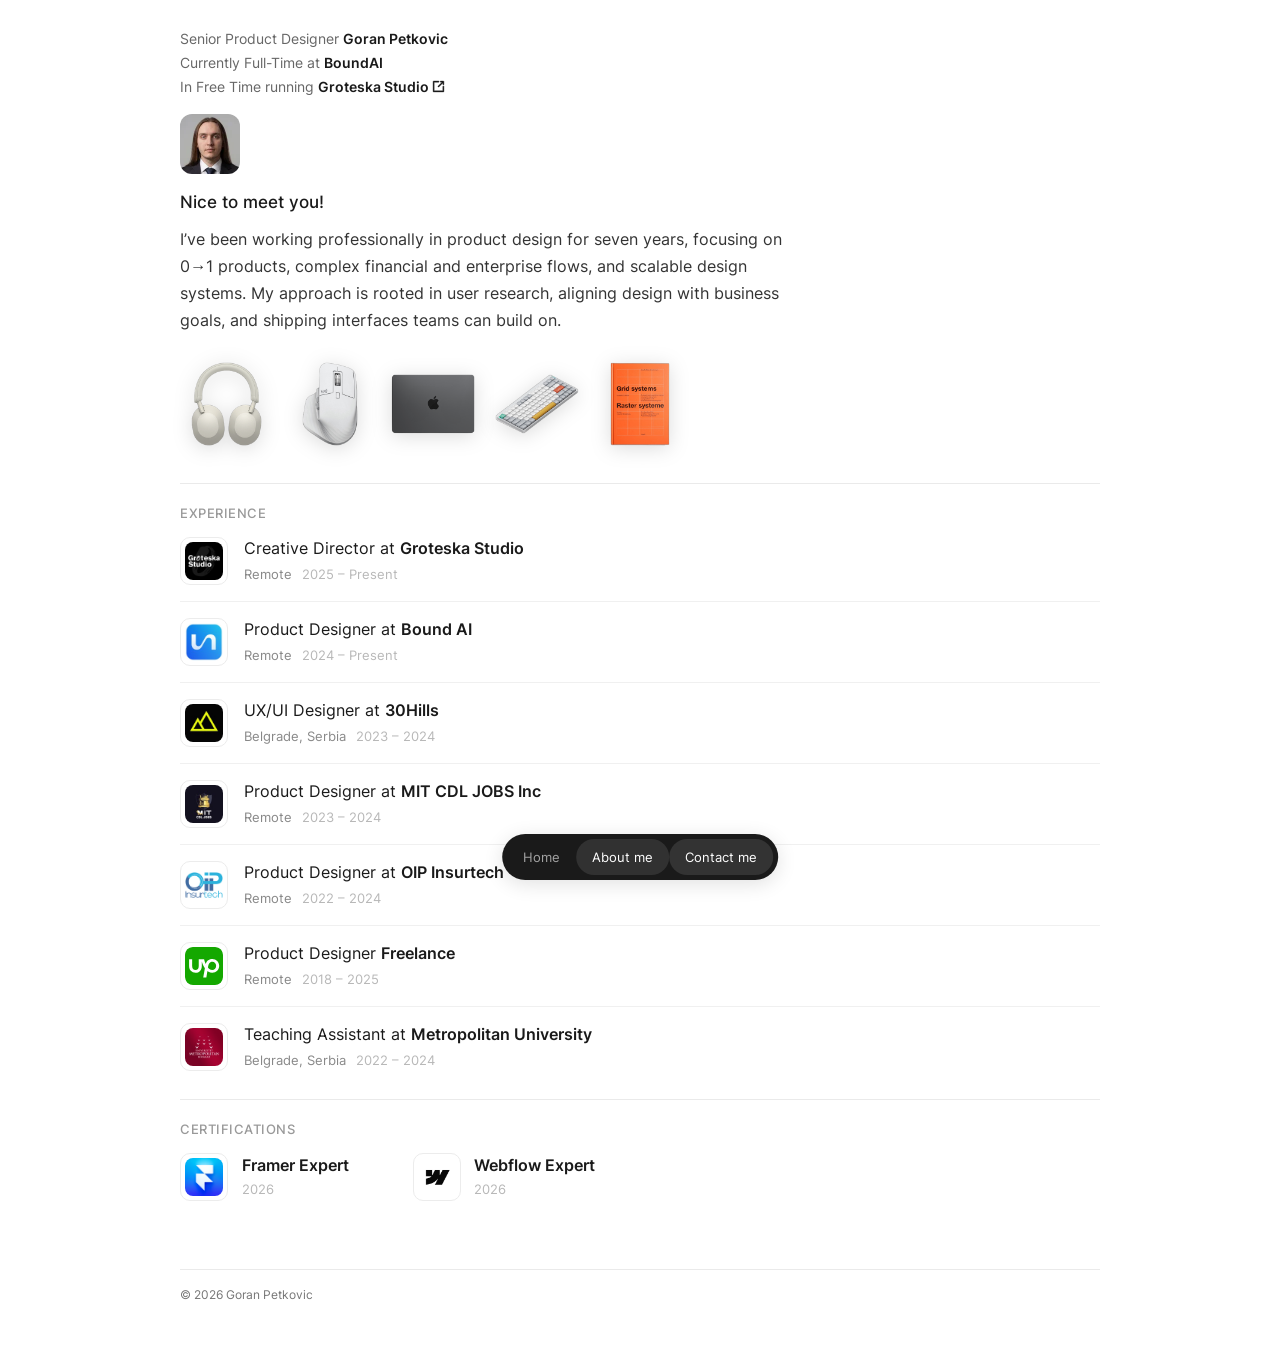
==== about.html @ 1a537f6c "Add About page, OG cover image, and fix Superhuman gallery filenames - Introduce about.html with log" ====
<!DOCTYPE html>
<html lang="en">
<head>
  <meta charset="utf-8">
  <meta name="viewport" content="width=device-width, initial-scale=1">
  <title>About me — Goran Petkovic</title>
  <meta name="description" content="Senior Product Designer based in Belgrade. Experience across B2B SaaS, insurtech, fintech, and enterprise platforms.">
  <meta name="robots" content="index, follow">
  <meta name="theme-color" content="#ffffff">
  <meta name="view-transition" content="same-origin">
  <link rel="canonical" href="https://goranpetkovic.com/about.html">

  <meta property="og:type" content="website">
  <meta property="og:title" content="About me — Goran Petkovic">
  <meta property="og:description" content="Senior Product Designer at BoundAI. Product design for SaaS, insurtech, fintech, and enterprise.">
  <meta property="og:url" content="https://goranpetkovic.com/about.html">
  <meta property="og:image" content="https://goranpetkovic.com/assets/og-cover.png">

  <meta name="twitter:card" content="summary_large_image">
  <meta name="twitter:title" content="About me — Goran Petkovic">
  <meta name="twitter:description" content="Senior Product Designer based in Belgrade.">
  <meta name="twitter:image" content="https://goranpetkovic.com/assets/og-cover.png">

  <script>
    window.dataLayer = window.dataLayer || [];
    function gtag(){dataLayer.push(arguments);}
    window.addEventListener('load', function () {
      var g = document.createElement('script');
      g.src = 'https://www.googletagmanager.com/gtag/js?id=G-XGPG8CDQCP';
      g.async = true;
      document.head.appendChild(g);
      g.onload = function () {
        gtag('js', new Date());
        gtag('config', 'G-XGPG8CDQCP');
      };
    });
  </script>

  <link rel="icon" type="image/svg+xml" href="/favicon.svg">
  <link rel="preload" href="/css/style.min.css" as="style">
  <link rel="preload" href="/assets/fonts/inter-latin-400-normal.woff2" as="font" type="font/woff2" crossorigin>
  <link rel="preload" href="/assets/fonts/inter-latin-600-normal.woff2" as="font" type="font/woff2" crossorigin>
  <link rel="preload" href="/assets/goran-portrait.webp" as="image" type="image/webp">
  <link rel="preload" href="/assets/about/personal/cutout/sony.png" as="image" type="image/png">
  <link rel="prefetch" href="/" as="document">
  <link rel="stylesheet" href="/css/style.min.css">
</head>
<body class="about-page">
  <a class="skip-link" href="#main">Skip to main content</a>

  <main id="main" class="has-bottom-nav">
    <div class="about-inner">
      <h1 class="sr-only">About me — Goran Petkovic</h1>

      <div class="hero-top">
        <p class="meta-line">Senior Product Designer <strong>Goran Petkovic</strong></p>
        <p class="meta-line">Currently Full-Time at <strong>BoundAI</strong></p>
        <p class="meta-line">In Free Time running <a class="link-external" href="https://groteska.studio" target="_blank" rel="noopener noreferrer"><strong>Groteska Studio</strong><svg class="ext-icon" width="12" height="12" viewBox="0 0 24 24" fill="currentColor" aria-hidden="true"><path d="M21,11c-0.6,0-1,0.4-1,1v8H4V4h8c0.6,0,1-0.4,1-1s-0.4-1-1-1H3C2.4,2,2,2.4,2,3v18c0,0.6,0.4,1,1,1h18c0.6,0,1-0.4,1-1v-9C22,11.4,21.6,11,21,11z"/><path d="M21.9,2.6c-0.1-0.2-0.3-0.4-0.5-0.5C21.3,2,21.1,2,21,2h-5c-0.6,0-1,0.4-1,1s0.4,1,1,1h2.6l-7.3,7.3c-0.4,0.4-0.4,1,0,1.4c0.2,0.2,0.5,0.3,0.7,0.3s0.5-0.1,0.7-0.3L20,5.4V8c0,0.6,0.4,1,1,1s1-0.4,1-1V3C22,2.9,22,2.7,21.9,2.6z"/></svg></a></p>
      </div>

      <div class="about-portrait-wrap">
        <button class="portrait-flip" type="button" aria-label="Flip portrait" data-portrait-flip>
          <span class="portrait-coin">
            <picture>
              <source srcset="/assets/goran-portrait.webp" type="image/webp">
              <img class="portrait portrait-front" src="/assets/goran-portrait.png" alt="Portrait of Goran Petkovic" width="60" height="60" fetchpriority="high">
            </picture>
            <img class="portrait portrait-back" src="/assets/goran-portrait.png" alt="" width="60" height="60" decoding="async">
          </span>
        </button>
      </div>

      <p class="about-greeting">Nice to meet you!</p>
      <p class="about-intro">
        I’ve been working professionally in product design for seven years, focusing on 0→1 products, complex financial and enterprise flows, and scalable design systems. My approach is rooted in user research, aligning design with business goals, and shipping interfaces teams can build on.
      </p>

      <div class="about-image-grid" aria-label="Gear I use">
        <figure class="about-image-cell" title="Sony WH-1000XM5">
          <img src="/assets/about/personal/cutout/sony.png" alt="Sony WH-1000XM5 wireless headphones" width="236" height="280" fetchpriority="high" loading="eager" decoding="async">
        </figure>
        <figure class="about-image-cell" title="Logitech MX Master 3S">
          <img src="/assets/about/personal/cutout/logitech.png" alt="Logitech MX Master 3S mouse" width="185" height="280" loading="lazy" decoding="async">
        </figure>
        <figure class="about-image-cell" title="MagSafe battery">
          <img src="/assets/about/personal/cutout/ipower.png" alt="MagSafe compatible portable battery" width="280" height="200" loading="lazy" decoding="async">
        </figure>
        <figure class="about-image-cell" title="NuPhy keyboard">
          <img src="/assets/about/personal/cutout/nuphy.png" alt="NuPhy mechanical keyboard" width="280" height="199" loading="lazy" decoding="async">
        </figure>
        <figure class="about-image-cell" title="Grid Systems in Graphic Design">
          <img src="/assets/about/personal/cutout/raster.png" alt="Grid Systems in Graphic Design by Josef Müller-Brockmann (book cover)" width="199" height="280" loading="lazy" decoding="async">
        </figure>
      </div>

      <section class="about-section" aria-labelledby="exp-heading">
        <h2 id="exp-heading" class="about-section-title">Experience</h2>
        <ul class="experience-list">
          <li class="experience-item">
            <div class="experience-logo experience-logo-has-img" aria-hidden="true">
              <img src="/assets/about/groteska.png" alt="" width="48" height="48" loading="lazy" decoding="async">
            </div>
            <div class="experience-body">
              <p class="experience-role">Creative Director at <strong>Groteska Studio</strong></p>
              <p class="experience-meta-line"><span class="experience-location">Remote</span><span class="experience-dates">2025 – Present</span></p>
            </div>
          </li>
          <li class="experience-item">
            <div class="experience-logo experience-logo-has-img" aria-hidden="true">
              <img src="/assets/about/bound-ai.png" alt="" width="48" height="48" loading="lazy" decoding="async">
            </div>
            <div class="experience-body">
              <p class="experience-role">Product Designer at <strong>Bound AI</strong></p>
              <p class="experience-meta-line"><span class="experience-location">Remote</span><span class="experience-dates">2024 – Present</span></p>
            </div>
          </li>
          <li class="experience-item">
            <div class="experience-logo experience-logo-has-img" aria-hidden="true">
              <img src="/assets/about/30hills.png" alt="" width="48" height="48" loading="lazy" decoding="async">
            </div>
            <div class="experience-body">
              <p class="experience-role">UX/UI Designer at <strong>30Hills</strong></p>
              <p class="experience-meta-line"><span class="experience-location">Belgrade, Serbia</span><span class="experience-dates">2023 – 2024</span></p>
            </div>
          </li>
          <li class="experience-item">
            <div class="experience-logo experience-logo-has-img" aria-hidden="true">
              <img src="/assets/about/mit-cdl.jpg" alt="" width="48" height="48" loading="lazy" decoding="async">
            </div>
            <div class="experience-body">
              <p class="experience-role">Product Designer at <strong>MIT CDL JOBS Inc</strong></p>
              <p class="experience-meta-line"><span class="experience-location">Remote</span><span class="experience-dates">2023 – 2024</span></p>
            </div>
          </li>
          <li class="experience-item">
            <div class="experience-logo experience-logo-has-img" aria-hidden="true">
              <img src="/assets/about/oip-insurtech.png" alt="" width="48" height="48" loading="lazy" decoding="async">
            </div>
            <div class="experience-body">
              <p class="experience-role">Product Designer at <strong>OIP Insurtech</strong></p>
              <p class="experience-meta-line"><span class="experience-location">Remote</span><span class="experience-dates">2022 – 2024</span></p>
            </div>
          </li>
          <li class="experience-item">
            <div class="experience-logo experience-logo-has-img experience-logo-svg" aria-hidden="true">
              <img src="/assets/about/upwork.svg" alt="" width="48" height="48" loading="lazy" decoding="async">
            </div>
            <div class="experience-body">
              <p class="experience-role">Product Designer <strong>Freelance</strong></p>
              <p class="experience-meta-line"><span class="experience-location">Remote</span><span class="experience-dates">2018 – 2025</span></p>
            </div>
          </li>
          <li class="experience-item">
            <div class="experience-logo experience-logo-has-img" aria-hidden="true">
              <img src="/assets/about/metropolitan.png" alt="" width="48" height="48" loading="lazy" decoding="async">
            </div>
            <div class="experience-body">
              <p class="experience-role">Teaching Assistant at <strong>Metropolitan University</strong></p>
              <p class="experience-meta-line"><span class="experience-location">Belgrade, Serbia</span><span class="experience-dates">2022 – 2024</span></p>
            </div>
          </li>
        </ul>
      </section>

      <section class="about-section about-section-certs" aria-labelledby="cert-heading">
        <h2 id="cert-heading" class="about-section-title">Certifications</h2>
        <ul class="cert-grid">
          <li class="cert-cell">
            <div class="cert-logo cert-logo-has-img" aria-hidden="true">
              <img src="/assets/about/framer-expert.png" alt="" width="48" height="48" loading="lazy" decoding="async">
            </div>
            <div class="cert-body">
              <p class="cert-name">Framer Expert</p>
              <p class="cert-dates">2026</p>
            </div>
          </li>
          <li class="cert-cell">
            <div class="cert-logo cert-logo-has-img" aria-hidden="true">
              <img src="/assets/about/webflow-expert.png" alt="" width="48" height="48" loading="lazy" decoding="async">
            </div>
            <div class="cert-body">
              <p class="cert-name">Webflow Expert</p>
              <p class="cert-dates">2026</p>
            </div>
          </li>
        </ul>
      </section>
    </div>
  </main>

  <footer class="site-footer">
    <div class="footer-row">
      <p class="copyright">&copy; 2026 Goran Petkovic</p>
    </div>
  </footer>

  <nav class="bottom-nav" aria-label="Primary navigation">
    <a href="/">Home</a>
    <a href="/about.html" aria-current="page">About me</a>
    <a href="mailto:hello@goranpetkovic.com" class="nav-cta">Contact me</a>
  </nav>

  <script src="/js/main.min.js" defer></script>
</body>
</html>
---- css/style.min.css ----
@font-face{font-family:Inter;font-style:normal;font-weight:400;font-display:swap;src:url('../assets/fonts/inter-latin-400-normal.woff2') format('woff2')}@font-face{font-family:Inter;font-style:normal;font-weight:500;font-display:swap;src:url('../assets/fonts/inter-latin-500-normal.woff2') format('woff2')}@font-face{font-family:Inter;font-style:normal;font-weight:600;font-display:swap;src:url('../assets/fonts/inter-latin-600-normal.woff2') format('woff2')}*,::after,::before{box-sizing:border-box}html{scroll-behavior:smooth}body{margin:0;font-family:Inter,-apple-system,BlinkMacSystemFont,'Segoe UI',sans-serif;background:#fff;color:#1a1a1a;-webkit-font-smoothing:antialiased;text-rendering:optimizeLegibility;line-height:1.5}@supports (view-transition-name:none){::view-transition-new(root),::view-transition-old(root){animation-duration:.15s;animation-timing-function:ease}}img{max-width:100%;height:auto;display:block}a{color:inherit;cursor:pointer}a:hover{cursor:pointer}.link-external{text-decoration:none;cursor:pointer}.link-external .ext-icon{display:inline-block;vertical-align:-.1em;margin-left:.2em;pointer-events:none}.meta-line .link-external{color:#1a1a1a}.meta-line .link-external strong{color:#1a1a1a}.meta-line .link-external .ext-icon{width:13px;height:13px}.meta-line .link-external .ext-icon path{stroke:currentColor;stroke-width:.7;stroke-linejoin:round;paint-order:stroke fill}.skip-link{position:absolute;left:1rem;top:-100%;z-index:1000;padding:.6rem 1rem;background:#1a1a1a;color:#fff;border-radius:8px;text-decoration:none;font-size:.875rem}.skip-link:focus-visible{top:1rem}:focus-visible{outline:2px solid #1a1a1a;outline-offset:3px}.sr-only{position:absolute;width:1px;height:1px;padding:0;margin:-1px;overflow:hidden;clip:rect(0,0,0,0);white-space:nowrap;border:0}.hero,.projects,.site-footer{width:min(100% - 3rem,920px);margin-inline:auto}.hero{padding-top:2.5rem}.hero-top{margin-bottom:1.5rem}.meta-line{margin:0;font-size:.875rem;color:#666;line-height:1.6}.meta-line+.meta-line{margin-top:.1rem}.meta-line strong{color:#1a1a1a;font-weight:600}.portrait-flip{appearance:none;border:0;background:0 0;padding:0;margin:0;cursor:pointer;perspective:600px;display:block}.flip-cursor{position:fixed;z-index:9999;pointer-events:none;background:#1a1a1a;color:#fff;font-family:inherit;font-size:.75rem;font-weight:600;padding:.3rem .65rem;border-radius:999px;white-space:nowrap;opacity:0;transition:opacity .12s ease;transform:translate(-50%,-50%)}.flip-cursor.visible{opacity:1}.portrait-coin{display:block;width:60px;height:60px;position:relative;transform-style:preserve-3d}.portrait{width:60px;height:60px;border-radius:12px;object-fit:cover}.portrait-back,.portrait-front{position:absolute;top:0;left:0;backface-visibility:hidden}.portrait-front{transform:rotateY(0)}.portrait-back{transform:rotateY(180deg)}.bio{margin:1.25rem 0 0;font-size:1.1rem;line-height:1.6;color:#1a1a1a;max-width:640px;font-weight:400}.links-row{display:flex;align-items:center;flex-wrap:wrap;gap:.75rem 1.5rem;margin-top:1rem}.social-links{margin:0;padding:0;list-style:none;display:flex;flex-wrap:wrap;gap:.4rem 1.25rem}.social-links a{font-size:.875rem;color:#666;text-decoration:none;transition:color .15s ease;cursor:pointer}.social-links a:hover{color:#1a1a1a}.framer-badge{display:inline-flex;align-items:center;gap:.35rem;flex-shrink:0;border:1px solid #ddd;border-radius:999px;padding:.3rem .7rem .3rem .5rem;font-size:.78rem;color:#1a1a1a;text-decoration:none;white-space:nowrap;transition:border-color .15s ease}.framer-badge:hover{border-color:#09f}.framer-badge svg{flex-shrink:0}.toptal-badge-container{position:fixed;bottom:1.5rem;right:1.5rem;z-index:50;opacity:.85;transition:opacity .2s ease}.toptal-badge-container:hover{opacity:1}.toptal-badge-container #toptal-badge{transform:scale(.7);transform-origin:bottom right}.projects{margin-top:2.75rem;padding-bottom:2.5rem}.projects-grid{display:grid;grid-template-columns:repeat(2,1fr);gap:2.5rem 1.25rem}.project-card{text-decoration:none;display:block;cursor:pointer}.card-label{margin:0 0 .5rem;font-size:.875rem;color:#767676;display:flex;align-items:center;justify-content:space-between}.card-label strong{color:#1a1a1a;font-weight:600;margin-right:.25rem}.card-label span{margin-right:.25rem}.card-year{margin-left:auto}.project-card img{width:100%;height:auto;aspect-ratio:3/2;object-fit:cover;border-radius:16px;border:1px solid #eaeaea;transition:transform .2s ease,box-shadow .2s ease;display:block}.card-media{position:relative;aspect-ratio:3/2;border-radius:16px;overflow:hidden}.project-card .card-video{position:absolute;inset:0;width:100%;height:100%;object-fit:cover;border-radius:16px;border:1px solid #eaeaea;display:none;pointer-events:none}.project-card:hover .card-media{transform:translateY(-2px);box-shadow:0 8px 24px rgba(0,0,0,.07);transition:transform .2s ease,box-shadow .2s ease}.site-footer{padding-bottom:4.25rem}.footer-row{display:flex;justify-content:space-between;align-items:flex-start;gap:2rem;padding-top:1rem;border-top:1px solid #eaeaea}.footer-row .copyright{margin:0;font-size:.78rem;color:#767676}.gravity-toggle{appearance:none;border:0;background:0 0;padding:0;margin:0;font:inherit;font-size:.78rem;color:#767676;cursor:pointer;text-align:left;display:inline-flex;align-items:center;gap:.35rem}.gravity-toggle:hover{color:#1a1a1a}.gravity-icon{flex-shrink:0}.gravity-toggle:disabled{cursor:default;opacity:.7}.copyright{white-space:nowrap;flex-shrink:0}body.gravity-active .project-card:hover .card-media{transform:none;box-shadow:none}.gravity-reset{position:fixed;inset:0;z-index:9999;display:flex;flex-direction:column;align-items:center;justify-content:center;gap:1.25rem;pointer-events:none;opacity:0;transition:opacity .8s ease}.gravity-reset.visible{opacity:1;pointer-events:auto}.gravity-reset-text{margin:0;font-size:.95rem;color:#999;text-align:center;max-width:360px;line-height:1.7}.gravity-reset-btn{appearance:none;border:none;background:0 0;padding:0;margin:0;font-family:inherit;font-size:inherit;color:#1a1a1a;cursor:pointer;text-decoration:underline;text-underline-offset:2px;transition:color .15s ease}.gravity-reset-btn:hover{color:#555}.bottom-nav{position:fixed;bottom:1.25rem;left:50%;transform:translateX(-50%);z-index:100;display:flex;align-items:center;gap:0;background:#1a1a1a;border-radius:999px;padding:.3rem;box-shadow:0 4px 20px rgba(0,0,0,.12)}.bottom-nav a{text-decoration:none;font-size:.84rem;color:rgba(255,255,255,.6);padding:.5rem 1rem;border-radius:999px;transition:background .15s ease,color .15s ease;white-space:nowrap;cursor:pointer}.bottom-nav a[aria-current=page]{color:#fff;background:rgba(255,255,255,.1)}.bottom-nav a:hover{color:#fff}.bottom-nav .nav-cta{background:#333;color:#fff}.bottom-nav .nav-cta:hover{background:#444}main.has-bottom-nav{padding-bottom:4.25rem}.about-page .about-inner{width:min(100% - 3rem,920px);margin-inline:auto;padding-top:1.75rem}.about-page .hero-top{margin-bottom:1rem}.about-page .about-portrait-wrap{margin:0 0 1rem}.about-page .about-greeting{margin:0 0 .65rem;font-size:1.05rem;font-weight:500;color:#1a1a1a}.about-page .about-intro{margin:0;font-size:1.02rem;line-height:1.65;color:#333;max-width:62ch}.about-page .about-image-grid{display:grid;grid-template-columns:repeat(auto-fill,minmax(5.25rem,1fr));gap:.5rem .65rem;align-items:center;justify-items:center;margin:1.25rem 0 0;max-width:100%;padding:.25rem 0}.about-page .about-image-cell{margin:0;display:flex;align-items:center;justify-content:center;width:100%;max-width:6rem;min-height:5.25rem;aspect-ratio:1;border:none;background:0 0;overflow:visible;transform-origin:50% 60%;transition:transform .38s cubic-bezier(.34, 1.25, .64, 1)}.about-page .about-image-cell:hover{transform:rotate(14deg)}.about-page .about-image-cell img{width:auto;height:auto;max-width:5.25rem;max-height:5.25rem;object-fit:contain;display:block;filter:drop-shadow(0 3px 10px rgba(0, 0, 0, .14))}.about-page .about-section{margin-top:1.75rem;padding-top:1.25rem;border-top:1px solid #eaeaea}.about-page .about-section-title{margin:0 0 .85rem;font-size:.8125rem;font-weight:500;letter-spacing:.04em;text-transform:uppercase;color:#999}.about-page .experience-list{margin:0;padding:0;list-style:none}.about-page .experience-item{display:flex;align-items:flex-start;gap:1rem;padding-bottom:1rem;margin-bottom:1rem;border-bottom:1px solid #f0f0f0}.about-page .experience-item:last-child{padding-bottom:0;margin-bottom:0;border-bottom:none}.about-page .experience-logo{flex-shrink:0;width:48px;height:48px;border-radius:10px;display:flex;align-items:center;justify-content:center;background:#f2f2f2;color:#1a1a1a}.about-page .experience-logo-has-img{background:#fff;border:1px solid #ececec;padding:.25rem;overflow:hidden}.about-page .experience-logo-svg{background:#fff}.about-page .experience-logo img{width:100%;height:100%;object-fit:contain;border-radius:8px;display:block}.about-page .experience-logo-text{font-size:.9375rem;font-weight:600;line-height:1;letter-spacing:-.02em}.about-page .experience-logo-groteska{background:#1a1a1a;color:#fff}.about-page .experience-logo-freelance{background:#fafafa;color:#888;font-size:.75rem}.about-page .experience-logo-uni{background:#1a1a1a;color:#fff}.about-page .experience-body{min-width:0;flex:1}.about-page .experience-role{margin:0 0 .35rem;font-size:1rem;font-weight:400;line-height:1.4;color:#1a1a1a}.about-page .experience-role strong{font-weight:600}.about-page .experience-meta-line{margin:0;font-size:.8125rem;line-height:1.45;color:#888;display:flex;flex-wrap:wrap;align-items:baseline;gap:.35rem .65rem}.about-page .experience-location{color:#888}.about-page .experience-dates{color:#b8b8b8;font-weight:400}.about-page .cert-grid{display:grid;grid-template-columns:repeat(2,max-content);justify-content:start;align-items:start;justify-items:start;column-gap:64px;row-gap:1.5rem;margin:0;padding:0;list-style:none}.about-page .cert-cell{display:flex;align-items:flex-start;gap:.85rem;margin:0;padding:0}.about-page .cert-logo{flex-shrink:0;width:48px;height:48px;border-radius:10px;display:flex;align-items:center;justify-content:center;background:#f2f2f2}.about-page .cert-logo-has-img{background:#fff;border:1px solid #ececec;padding:.25rem;overflow:hidden}.about-page .cert-logo-has-img img{width:100%;height:100%;object-fit:contain;border-radius:8px;display:block}.about-page .cert-body{min-width:0}.about-page .cert-name{margin:0 0 .2rem;font-size:1rem;font-weight:600;color:#1a1a1a}.about-page .cert-dates{margin:0;font-size:.8125rem;color:#b8b8b8}@media (max-width:700px){.about-page .about-inner{padding-top:1.35rem}.about-page .about-image-grid{grid-template-columns:repeat(auto-fill,minmax(4.5rem,1fr));gap:.45rem .5rem;margin-top:1rem}.about-page .about-image-cell{max-width:5.25rem;min-height:4.5rem}.about-page .about-image-cell img{max-width:4.5rem;max-height:4.5rem}.about-page .experience-item{gap:.75rem}.about-page .experience-logo{width:44px;height:44px;border-radius:9px}.about-page .cert-logo{width:44px;height:44px;border-radius:9px}.about-page .cert-grid{grid-template-columns:1fr}}.project-page .project-page-inner{position:relative;width:min(100% - 3rem,860px);margin-inline:auto;padding-top:2rem;padding-bottom:3rem;padding-inline:1.5rem}.project-page .project-page-inner::after,.project-page .project-page-inner::before{content:"";position:absolute;top:0;bottom:0;width:1px;background:#ececec;pointer-events:none}.project-page .project-page-inner::before{left:0}.project-page .project-page-inner::after{right:0}.project-back{margin-bottom:2.25rem}.link-back{font-size:.875rem;color:#888;text-decoration:none;transition:color .15s ease}.link-back:hover{color:#1a1a1a}.project-header{max-width:70%;margin-bottom:2.25rem}.project-title{margin:0 0 .65rem;max-width:100%;font-size:2rem;font-weight:500;line-height:1.08;letter-spacing:-.04em;color:#1a1a1a}.project-meta{margin:0 0 .9rem;font-size:.875rem;color:#888;display:flex;align-items:center;gap:.5rem 1rem;flex-wrap:wrap}.project-link{color:#1a1a1a;text-decoration:none}.project-link:hover{color:#444}.project-year{margin:0}.project-tags{margin:0;padding:0;list-style:none;display:flex;flex-wrap:wrap;gap:.35rem .75rem}.project-tags li{font-size:.8rem;color:#666;background:#ebebeb;padding:.28rem .65rem;border-radius:6px}.project-hero-image{margin:0 0 3rem;border-radius:16px;overflow:hidden;border:1px solid #eaeaea}.project-hero-image img{width:100%;height:auto;aspect-ratio:3/2;object-fit:cover;display:block}.project-content{display:flex;flex-direction:column;gap:2.25rem}.project-section-title{margin:0 0 .75rem;font-size:.875rem;font-weight:400;color:#999}.project-section p{margin:0;font-size:1.02rem;line-height:1.6;color:#333;max-width:62ch}.project-methods{margin:0;padding-left:1.25rem;font-size:1.02rem;line-height:1.6;color:#333;max-width:62ch}.project-methods li+li{margin-top:.5rem}.project-gallery{margin-top:.75rem}.project-gallery .project-section-title{margin-bottom:1rem}.project-image{margin:0 0 1.25rem}.project-image img{width:100%;height:auto;border-radius:14px;border:1px solid #eaeaea;display:block}.project-image-full img{aspect-ratio:auto}.project-cta{text-align:center;padding:3rem 0 1rem;border-top:1px solid #eaeaea;margin-top:1.5rem}.project-cta-title{margin:0 0 .5rem;font-size:1.1rem;font-weight:500;color:#1a1a1a}.project-cta-text{margin:0;font-size:.875rem;color:#888}.project-cta-text a{color:#1a1a1a;text-decoration:underline;text-underline-offset:2px}.project-cta-text a:hover{color:#444}.project-nav{display:flex;justify-content:space-between;gap:1.25rem;margin-top:2.5rem;padding-top:2rem;border-top:1px solid #eaeaea}.project-nav-link{width:38%;flex-shrink:0;display:flex;flex-direction:column;gap:.5rem;text-decoration:none}.project-nav-img{width:100%;aspect-ratio:3/2;object-fit:cover;border-radius:12px;border:1px solid #eaeaea;display:block;transition:transform .2s ease,box-shadow .2s ease}.project-nav-link:hover .project-nav-img{transform:translateY(-2px);box-shadow:0 6px 16px rgba(0,0,0,.06)}.project-nav-direction{font-size:.75rem;color:#999}.project-nav-name{font-size:.875rem;font-weight:500;color:#1a1a1a}.project-nav-year{font-weight:400;color:#999;margin-left:.15rem}.project-nav-prev{align-items:flex-start}.project-nav-next{align-items:flex-end;text-align:right}.back-to-top{display:block;text-align:center;margin-top:2rem;padding-bottom:.5rem;font-size:.8rem;color:#999;text-decoration:none;transition:color .15s ease}.back-to-top:hover{color:#1a1a1a}@media (max-width:700px){.project-page .project-page-inner{padding-top:1.5rem;padding-inline:0}.project-page .project-page-inner::after,.project-page .project-page-inner::before{display:none}.project-title{font-size:1.7rem}.project-header{max-width:none}.project-hero-image{margin-bottom:2rem}.project-content{gap:1.75rem}.project-nav{gap:1rem;margin-top:2rem;padding-top:1.5rem}.project-nav-link{width:46%;gap:.35rem}.project-nav-img{border-radius:10px}.project-nav-direction{font-size:.7rem}.project-nav-name{font-size:.8rem}.back-to-top{margin-top:1.5rem}}@media (max-width:700px){.hero{padding-top:1.75rem}.projects-grid{grid-template-columns:1fr;gap:2rem}.footer-row{flex-direction:column;gap:.75rem}.bottom-nav{bottom:.75rem;padding:.25rem}.bottom-nav a{font-size:.78rem;padding:.45rem .75rem}.toptal-badge-container{bottom:1rem;right:1rem}.toptal-badge-container #toptal-badge{transform:scale(.5)}}@media (prefers-reduced-motion:reduce){html{scroll-behavior:auto}.project-card img{transition:none}.bottom-nav a,.social-links a{transition:none}.about-page .about-image-cell{transition:none}.about-page .about-image-cell:hover{transform:none}@supports (view-transition-name:none){::view-transition-new(root),::view-transition-old(root){animation-duration:0s!important}}}
---- css/style.min.css ----
@font-face{font-family:Inter;font-style:normal;font-weight:400;font-display:swap;src:url('../assets/fonts/inter-latin-400-normal.woff2') format('woff2')}@font-face{font-family:Inter;font-style:normal;font-weight:500;font-display:swap;src:url('../assets/fonts/inter-latin-500-normal.woff2') format('woff2')}@font-face{font-family:Inter;font-style:normal;font-weight:600;font-display:swap;src:url('../assets/fonts/inter-latin-600-normal.woff2') format('woff2')}*,::after,::before{box-sizing:border-box}html{scroll-behavior:smooth}body{margin:0;font-family:Inter,-apple-system,BlinkMacSystemFont,'Segoe UI',sans-serif;background:#fff;color:#1a1a1a;-webkit-font-smoothing:antialiased;text-rendering:optimizeLegibility;line-height:1.5}@supports (view-transition-name:none){::view-transition-new(root),::view-transition-old(root){animation-duration:.15s;animation-timing-function:ease}}img{max-width:100%;height:auto;display:block}a{color:inherit;cursor:pointer}a:hover{cursor:pointer}.link-external{text-decoration:none;cursor:pointer}.link-external .ext-icon{display:inline-block;vertical-align:-.1em;margin-left:.2em;pointer-events:none}.meta-line .link-external{color:#1a1a1a}.meta-line .link-external strong{color:#1a1a1a}.meta-line .link-external .ext-icon{width:13px;height:13px}.meta-line .link-external .ext-icon path{stroke:currentColor;stroke-width:.7;stroke-linejoin:round;paint-order:stroke fill}.skip-link{position:absolute;left:1rem;top:-100%;z-index:1000;padding:.6rem 1rem;background:#1a1a1a;color:#fff;border-radius:8px;text-decoration:none;font-size:.875rem}.skip-link:focus-visible{top:1rem}:focus-visible{outline:2px solid #1a1a1a;outline-offset:3px}.sr-only{position:absolute;width:1px;height:1px;padding:0;margin:-1px;overflow:hidden;clip:rect(0,0,0,0);white-space:nowrap;border:0}.hero,.projects,.site-footer{width:min(100% - 3rem,920px);margin-inline:auto}.hero{padding-top:2.5rem}.hero-top{margin-bottom:1.5rem}.meta-line{margin:0;font-size:.875rem;color:#666;line-height:1.6}.meta-line+.meta-line{margin-top:.1rem}.meta-line strong{color:#1a1a1a;font-weight:600}.portrait-flip{appearance:none;border:0;background:0 0;padding:0;margin:0;cursor:pointer;perspective:600px;display:block}.flip-cursor{position:fixed;z-index:9999;pointer-events:none;background:#1a1a1a;color:#fff;font-family:inherit;font-size:.75rem;font-weight:600;padding:.3rem .65rem;border-radius:999px;white-space:nowrap;opacity:0;transition:opacity .12s ease;transform:translate(-50%,-50%)}.flip-cursor.visible{opacity:1}.portrait-coin{display:block;width:60px;height:60px;position:relative;transform-style:preserve-3d}.portrait{width:60px;height:60px;border-radius:12px;object-fit:cover}.portrait-back,.portrait-front{position:absolute;top:0;left:0;backface-visibility:hidden}.portrait-front{transform:rotateY(0)}.portrait-back{transform:rotateY(180deg)}.bio{margin:1.25rem 0 0;font-size:1.1rem;line-height:1.6;color:#1a1a1a;max-width:640px;font-weight:400}.links-row{display:flex;align-items:center;flex-wrap:wrap;gap:.75rem 1.5rem;margin-top:1rem}.social-links{margin:0;padding:0;list-style:none;display:flex;flex-wrap:wrap;gap:.4rem 1.25rem}.social-links a{font-size:.875rem;color:#666;text-decoration:none;transition:color .15s ease;cursor:pointer}.social-links a:hover{color:#1a1a1a}.framer-badge{display:inline-flex;align-items:center;gap:.35rem;flex-shrink:0;border:1px solid #ddd;border-radius:999px;padding:.3rem .7rem .3rem .5rem;font-size:.78rem;color:#1a1a1a;text-decoration:none;white-space:nowrap;transition:border-color .15s ease}.framer-badge:hover{border-color:#09f}.framer-badge svg{flex-shrink:0}.toptal-badge-container{position:fixed;bottom:1.5rem;right:1.5rem;z-index:50;opacity:.85;transition:opacity .2s ease}.toptal-badge-container:hover{opacity:1}.toptal-badge-container #toptal-badge{transform:scale(.7);transform-origin:bottom right}.projects{margin-top:2.75rem;padding-bottom:2.5rem}.projects-grid{display:grid;grid-template-columns:repeat(2,1fr);gap:2.5rem 1.25rem}.project-card{text-decoration:none;display:block;cursor:pointer}.card-label{margin:0 0 .5rem;font-size:.875rem;color:#767676;display:flex;align-items:center;justify-content:space-between}.card-label strong{color:#1a1a1a;font-weight:600;margin-right:.25rem}.card-label span{margin-right:.25rem}.card-year{margin-left:auto}.project-card img{width:100%;height:auto;aspect-ratio:3/2;object-fit:cover;border-radius:16px;border:1px solid #eaeaea;transition:transform .2s ease,box-shadow .2s ease;display:block}.card-media{position:relative;aspect-ratio:3/2;border-radius:16px;overflow:hidden}.project-card .card-video{position:absolute;inset:0;width:100%;height:100%;object-fit:cover;border-radius:16px;border:1px solid #eaeaea;display:none;pointer-events:none}.project-card:hover .card-media{transform:translateY(-2px);box-shadow:0 8px 24px rgba(0,0,0,.07);transition:transform .2s ease,box-shadow .2s ease}.site-footer{padding-bottom:4.25rem}.footer-row{display:flex;justify-content:space-between;align-items:flex-start;gap:2rem;padding-top:1rem;border-top:1px solid #eaeaea}.footer-row .copyright{margin:0;font-size:.78rem;color:#767676}.gravity-toggle{appearance:none;border:0;background:0 0;padding:0;margin:0;font:inherit;font-size:.78rem;color:#767676;cursor:pointer;text-align:left;display:inline-flex;align-items:center;gap:.35rem}.gravity-toggle:hover{color:#1a1a1a}.gravity-icon{flex-shrink:0}.gravity-toggle:disabled{cursor:default;opacity:.7}.copyright{white-space:nowrap;flex-shrink:0}body.gravity-active .project-card:hover .card-media{transform:none;box-shadow:none}.gravity-reset{position:fixed;inset:0;z-index:9999;display:flex;flex-direction:column;align-items:center;justify-content:center;gap:1.25rem;pointer-events:none;opacity:0;transition:opacity .8s ease}.gravity-reset.visible{opacity:1;pointer-events:auto}.gravity-reset-text{margin:0;font-size:.95rem;color:#999;text-align:center;max-width:360px;line-height:1.7}.gravity-reset-btn{appearance:none;border:none;background:0 0;padding:0;margin:0;font-family:inherit;font-size:inherit;color:#1a1a1a;cursor:pointer;text-decoration:underline;text-underline-offset:2px;transition:color .15s ease}.gravity-reset-btn:hover{color:#555}.bottom-nav{position:fixed;bottom:1.25rem;left:50%;transform:translateX(-50%);z-index:100;display:flex;align-items:center;gap:0;background:#1a1a1a;border-radius:999px;padding:.3rem;box-shadow:0 4px 20px rgba(0,0,0,.12)}.bottom-nav a{text-decoration:none;font-size:.84rem;color:rgba(255,255,255,.6);padding:.5rem 1rem;border-radius:999px;transition:background .15s ease,color .15s ease;white-space:nowrap;cursor:pointer}.bottom-nav a[aria-current=page]{color:#fff;background:rgba(255,255,255,.1)}.bottom-nav a:hover{color:#fff}.bottom-nav .nav-cta{background:#333;color:#fff}.bottom-nav .nav-cta:hover{background:#444}main.has-bottom-nav{padding-bottom:4.25rem}.about-page .about-inner{width:min(100% - 3rem,920px);margin-inline:auto;padding-top:1.75rem}.about-page .hero-top{margin-bottom:1rem}.about-page .about-portrait-wrap{margin:0 0 1rem}.about-page .about-greeting{margin:0 0 .65rem;font-size:1.05rem;font-weight:500;color:#1a1a1a}.about-page .about-intro{margin:0;font-size:1.02rem;line-height:1.65;color:#333;max-width:62ch}.about-page .about-image-grid{display:grid;grid-template-columns:repeat(auto-fill,minmax(5.25rem,1fr));gap:.5rem .65rem;align-items:center;justify-items:center;margin:1.25rem 0 0;max-width:100%;padding:.25rem 0}.about-page .about-image-cell{margin:0;display:flex;align-items:center;justify-content:center;width:100%;max-width:6rem;min-height:5.25rem;aspect-ratio:1;border:none;background:0 0;overflow:visible;transform-origin:50% 60%;transition:transform .38s cubic-bezier(.34, 1.25, .64, 1)}.about-page .about-image-cell:hover{transform:rotate(14deg)}.about-page .about-image-cell img{width:auto;height:auto;max-width:5.25rem;max-height:5.25rem;object-fit:contain;display:block;filter:drop-shadow(0 3px 10px rgba(0, 0, 0, .14))}.about-page .about-section{margin-top:1.75rem;padding-top:1.25rem;border-top:1px solid #eaeaea}.about-page .about-section-title{margin:0 0 .85rem;font-size:.8125rem;font-weight:500;letter-spacing:.04em;text-transform:uppercase;color:#999}.about-page .experience-list{margin:0;padding:0;list-style:none}.about-page .experience-item{display:flex;align-items:flex-start;gap:1rem;padding-bottom:1rem;margin-bottom:1rem;border-bottom:1px solid #f0f0f0}.about-page .experience-item:last-child{padding-bottom:0;margin-bottom:0;border-bottom:none}.about-page .experience-logo{flex-shrink:0;width:48px;height:48px;border-radius:10px;display:flex;align-items:center;justify-content:center;background:#f2f2f2;color:#1a1a1a}.about-page .experience-logo-has-img{background:#fff;border:1px solid #ececec;padding:.25rem;overflow:hidden}.about-page .experience-logo-svg{background:#fff}.about-page .experience-logo img{width:100%;height:100%;object-fit:contain;border-radius:8px;display:block}.about-page .experience-logo-text{font-size:.9375rem;font-weight:600;line-height:1;letter-spacing:-.02em}.about-page .experience-logo-groteska{background:#1a1a1a;color:#fff}.about-page .experience-logo-freelance{background:#fafafa;color:#888;font-size:.75rem}.about-page .experience-logo-uni{background:#1a1a1a;color:#fff}.about-page .experience-body{min-width:0;flex:1}.about-page .experience-role{margin:0 0 .35rem;font-size:1rem;font-weight:400;line-height:1.4;color:#1a1a1a}.about-page .experience-role strong{font-weight:600}.about-page .experience-meta-line{margin:0;font-size:.8125rem;line-height:1.45;color:#888;display:flex;flex-wrap:wrap;align-items:baseline;gap:.35rem .65rem}.about-page .experience-location{color:#888}.about-page .experience-dates{color:#b8b8b8;font-weight:400}.about-page .cert-grid{display:grid;grid-template-columns:repeat(2,max-content);justify-content:start;align-items:start;justify-items:start;column-gap:64px;row-gap:1.5rem;margin:0;padding:0;list-style:none}.about-page .cert-cell{display:flex;align-items:flex-start;gap:.85rem;margin:0;padding:0}.about-page .cert-logo{flex-shrink:0;width:48px;height:48px;border-radius:10px;display:flex;align-items:center;justify-content:center;background:#f2f2f2}.about-page .cert-logo-has-img{background:#fff;border:1px solid #ececec;padding:.25rem;overflow:hidden}.about-page .cert-logo-has-img img{width:100%;height:100%;object-fit:contain;border-radius:8px;display:block}.about-page .cert-body{min-width:0}.about-page .cert-name{margin:0 0 .2rem;font-size:1rem;font-weight:600;color:#1a1a1a}.about-page .cert-dates{margin:0;font-size:.8125rem;color:#b8b8b8}@media (max-width:700px){.about-page .about-inner{padding-top:1.35rem}.about-page .about-image-grid{grid-template-columns:repeat(auto-fill,minmax(4.5rem,1fr));gap:.45rem .5rem;margin-top:1rem}.about-page .about-image-cell{max-width:5.25rem;min-height:4.5rem}.about-page .about-image-cell img{max-width:4.5rem;max-height:4.5rem}.about-page .experience-item{gap:.75rem}.about-page .experience-logo{width:44px;height:44px;border-radius:9px}.about-page .cert-logo{width:44px;height:44px;border-radius:9px}.about-page .cert-grid{grid-template-columns:1fr}}.project-page .project-page-inner{position:relative;width:min(100% - 3rem,860px);margin-inline:auto;padding-top:2rem;padding-bottom:3rem;padding-inline:1.5rem}.project-page .project-page-inner::after,.project-page .project-page-inner::before{content:"";position:absolute;top:0;bottom:0;width:1px;background:#ececec;pointer-events:none}.project-page .project-page-inner::before{left:0}.project-page .project-page-inner::after{right:0}.project-back{margin-bottom:2.25rem}.link-back{font-size:.875rem;color:#888;text-decoration:none;transition:color .15s ease}.link-back:hover{color:#1a1a1a}.project-header{max-width:70%;margin-bottom:2.25rem}.project-title{margin:0 0 .65rem;max-width:100%;font-size:2rem;font-weight:500;line-height:1.08;letter-spacing:-.04em;color:#1a1a1a}.project-meta{margin:0 0 .9rem;font-size:.875rem;color:#888;display:flex;align-items:center;gap:.5rem 1rem;flex-wrap:wrap}.project-link{color:#1a1a1a;text-decoration:none}.project-link:hover{color:#444}.project-year{margin:0}.project-tags{margin:0;padding:0;list-style:none;display:flex;flex-wrap:wrap;gap:.35rem .75rem}.project-tags li{font-size:.8rem;color:#666;background:#ebebeb;padding:.28rem .65rem;border-radius:6px}.project-hero-image{margin:0 0 3rem;border-radius:16px;overflow:hidden;border:1px solid #eaeaea}.project-hero-image img{width:100%;height:auto;aspect-ratio:3/2;object-fit:cover;display:block}.project-content{display:flex;flex-direction:column;gap:2.25rem}.project-section-title{margin:0 0 .75rem;font-size:.875rem;font-weight:400;color:#999}.project-section p{margin:0;font-size:1.02rem;line-height:1.6;color:#333;max-width:62ch}.project-methods{margin:0;padding-left:1.25rem;font-size:1.02rem;line-height:1.6;color:#333;max-width:62ch}.project-methods li+li{margin-top:.5rem}.project-gallery{margin-top:.75rem}.project-gallery .project-section-title{margin-bottom:1rem}.project-image{margin:0 0 1.25rem}.project-image img{width:100%;height:auto;border-radius:14px;border:1px solid #eaeaea;display:block}.project-image-full img{aspect-ratio:auto}.project-cta{text-align:center;padding:3rem 0 1rem;border-top:1px solid #eaeaea;margin-top:1.5rem}.project-cta-title{margin:0 0 .5rem;font-size:1.1rem;font-weight:500;color:#1a1a1a}.project-cta-text{margin:0;font-size:.875rem;color:#888}.project-cta-text a{color:#1a1a1a;text-decoration:underline;text-underline-offset:2px}.project-cta-text a:hover{color:#444}.project-nav{display:flex;justify-content:space-between;gap:1.25rem;margin-top:2.5rem;padding-top:2rem;border-top:1px solid #eaeaea}.project-nav-link{width:38%;flex-shrink:0;display:flex;flex-direction:column;gap:.5rem;text-decoration:none}.project-nav-img{width:100%;aspect-ratio:3/2;object-fit:cover;border-radius:12px;border:1px solid #eaeaea;display:block;transition:transform .2s ease,box-shadow .2s ease}.project-nav-link:hover .project-nav-img{transform:translateY(-2px);box-shadow:0 6px 16px rgba(0,0,0,.06)}.project-nav-direction{font-size:.75rem;color:#999}.project-nav-name{font-size:.875rem;font-weight:500;color:#1a1a1a}.project-nav-year{font-weight:400;color:#999;margin-left:.15rem}.project-nav-prev{align-items:flex-start}.project-nav-next{align-items:flex-end;text-align:right}.back-to-top{display:block;text-align:center;margin-top:2rem;padding-bottom:.5rem;font-size:.8rem;color:#999;text-decoration:none;transition:color .15s ease}.back-to-top:hover{color:#1a1a1a}@media (max-width:700px){.project-page .project-page-inner{padding-top:1.5rem;padding-inline:0}.project-page .project-page-inner::after,.project-page .project-page-inner::before{display:none}.project-title{font-size:1.7rem}.project-header{max-width:none}.project-hero-image{margin-bottom:2rem}.project-content{gap:1.75rem}.project-nav{gap:1rem;margin-top:2rem;padding-top:1.5rem}.project-nav-link{width:46%;gap:.35rem}.project-nav-img{border-radius:10px}.project-nav-direction{font-size:.7rem}.project-nav-name{font-size:.8rem}.back-to-top{margin-top:1.5rem}}@media (max-width:700px){.hero{padding-top:1.75rem}.projects-grid{grid-template-columns:1fr;gap:2rem}.footer-row{flex-direction:column;gap:.75rem}.bottom-nav{bottom:.75rem;padding:.25rem}.bottom-nav a{font-size:.78rem;padding:.45rem .75rem}.toptal-badge-container{bottom:1rem;right:1rem}.toptal-badge-container #toptal-badge{transform:scale(.5)}}@media (prefers-reduced-motion:reduce){html{scroll-behavior:auto}.project-card img{transition:none}.bottom-nav a,.social-links a{transition:none}.about-page .about-image-cell{transition:none}.about-page .about-image-cell:hover{transform:none}@supports (view-transition-name:none){::view-transition-new(root),::view-transition-old(root){animation-duration:0s!important}}}
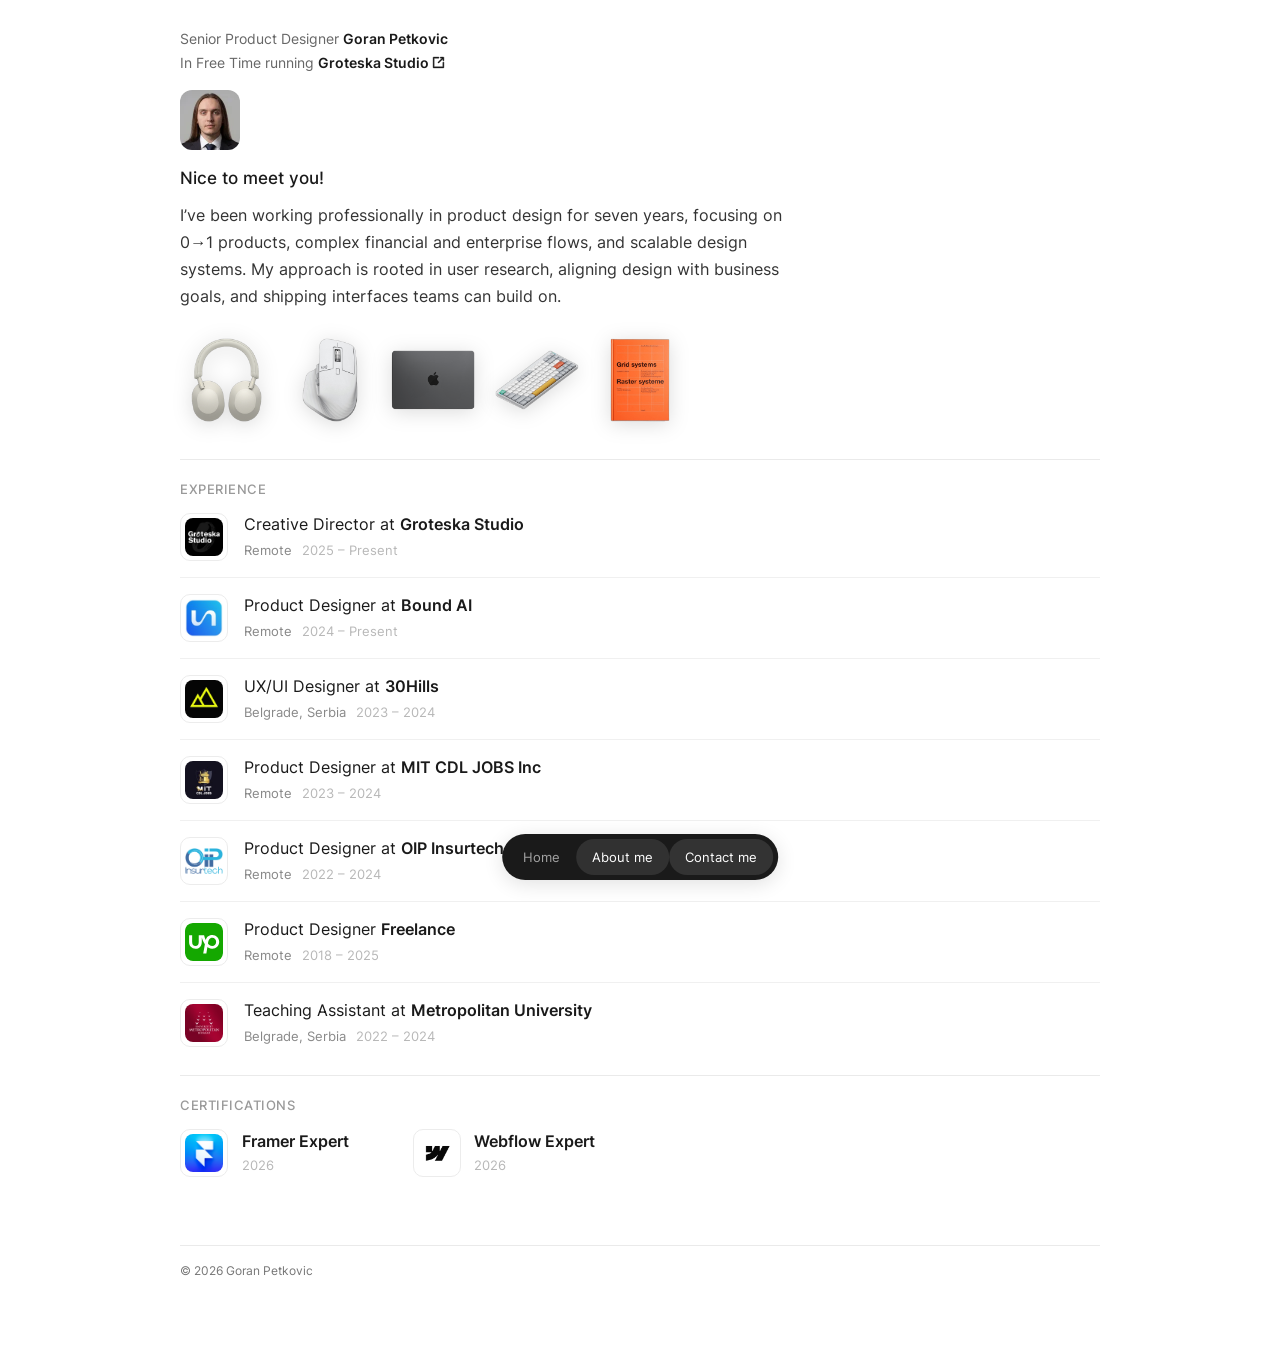
==== commit dec40036: "Remove BoundAI employment status Co-authored-by: Cursor <cursoragent@cursor.com>" ====
--- a/about.html
+++ b/about.html
@@ -54,7 +54,6 @@
 
       <div class="hero-top">
         <p class="meta-line">Senior Product Designer <strong>Goran Petkovic</strong></p>
-        <p class="meta-line">Currently Full-Time at <strong>BoundAI</strong></p>
         <p class="meta-line">In Free Time running <a class="link-external" href="https://groteska.studio" target="_blank" rel="noopener noreferrer"><strong>Groteska Studio</strong><svg class="ext-icon" width="12" height="12" viewBox="0 0 24 24" fill="currentColor" aria-hidden="true"><path d="M21,11c-0.6,0-1,0.4-1,1v8H4V4h8c0.6,0,1-0.4,1-1s-0.4-1-1-1H3C2.4,2,2,2.4,2,3v18c0,0.6,0.4,1,1,1h18c0.6,0,1-0.4,1-1v-9C22,11.4,21.6,11,21,11z"/><path d="M21.9,2.6c-0.1-0.2-0.3-0.4-0.5-0.5C21.3,2,21.1,2,21,2h-5c-0.6,0-1,0.4-1,1s0.4,1,1,1h2.6l-7.3,7.3c-0.4,0.4-0.4,1,0,1.4c0.2,0.2,0.5,0.3,0.7,0.3s0.5-0.1,0.7-0.3L20,5.4V8c0,0.6,0.4,1,1,1s1-0.4,1-1V3C22,2.9,22,2.7,21.9,2.6z"/></svg></a></p>
       </div>
 
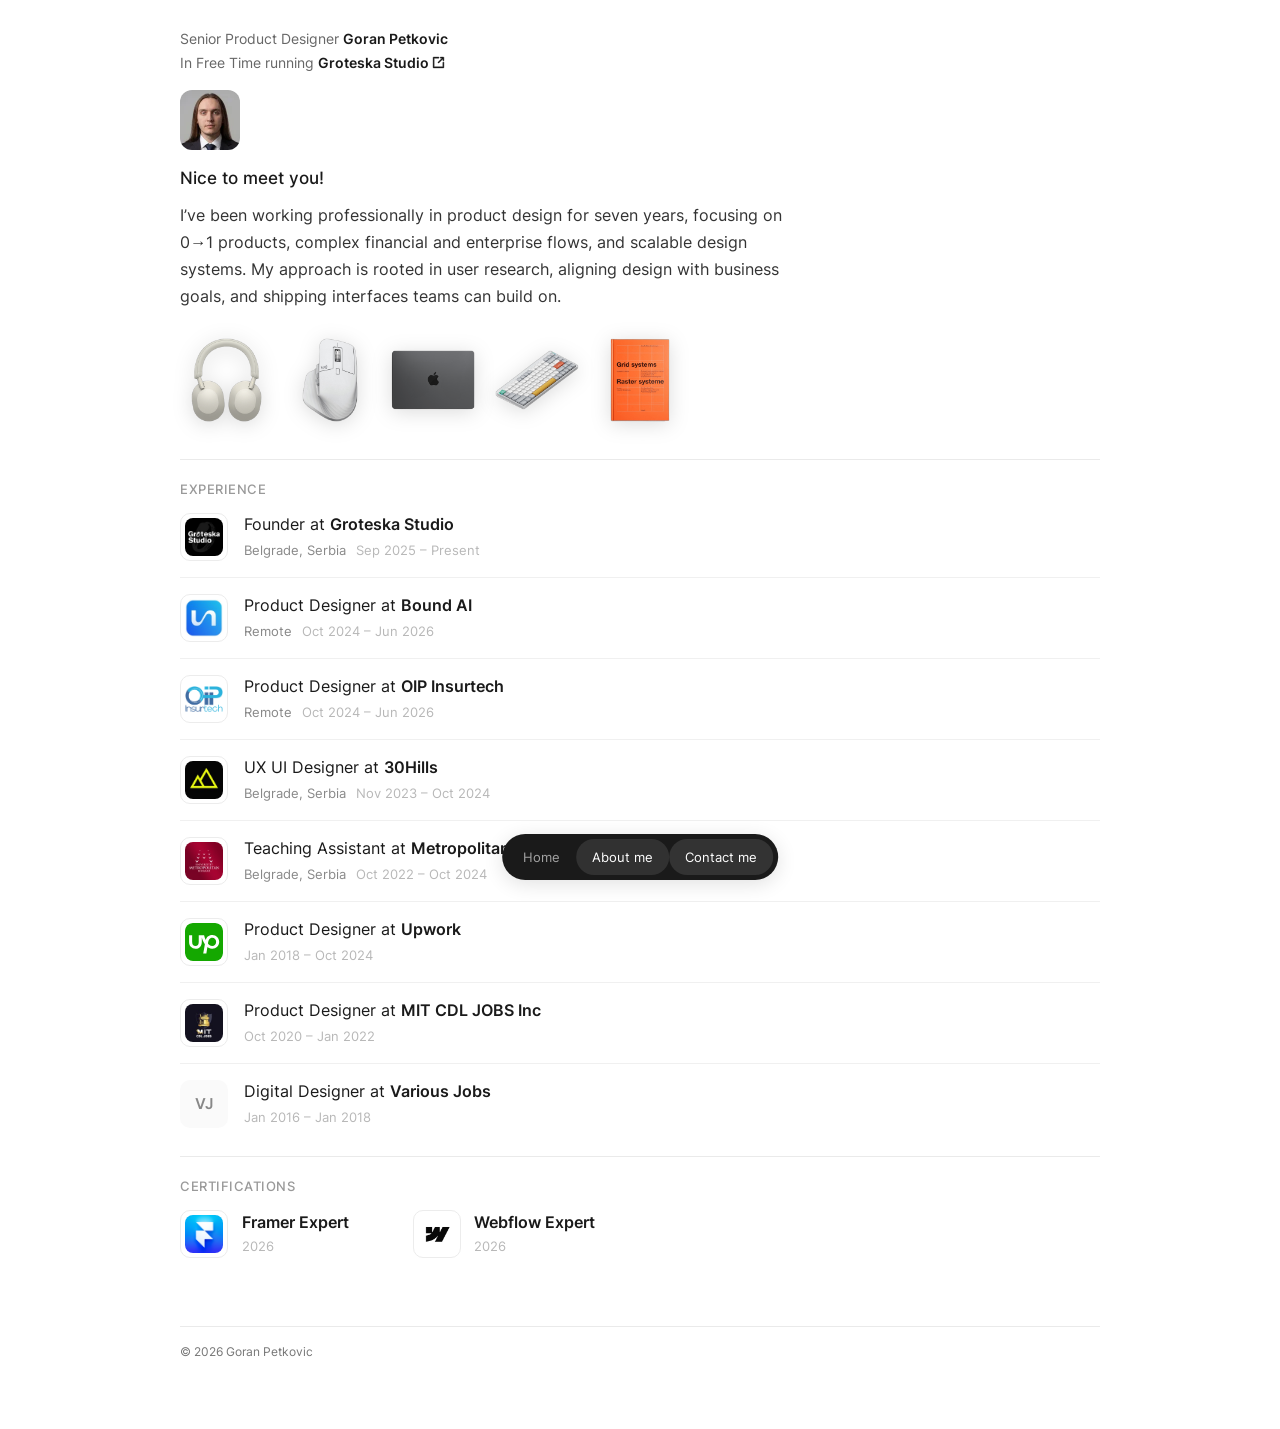
==== commit 161ac9c8: "Align experience with LinkedIn and drop current BoundAI status Co-authored-by: Cursor <cursoragent@c" ====
--- a/about.html
+++ b/about.html
@@ -12,7 +12,7 @@
 
   <meta property="og:type" content="website">
   <meta property="og:title" content="About me — Goran Petkovic">
-  <meta property="og:description" content="Senior Product Designer at BoundAI. Product design for SaaS, insurtech, fintech, and enterprise.">
+  <meta property="og:description" content="Senior Product Designer. Product design for SaaS, insurtech, fintech, and enterprise.">
   <meta property="og:url" content="https://goranpetkovic.com/about.html">
   <meta property="og:image" content="https://goranpetkovic.com/assets/og-cover.png">
 
@@ -100,8 +100,8 @@
               <img src="/assets/about/groteska.png" alt="" width="48" height="48" loading="lazy" decoding="async">
             </div>
             <div class="experience-body">
-              <p class="experience-role">Creative Director at <strong>Groteska Studio</strong></p>
-              <p class="experience-meta-line"><span class="experience-location">Remote</span><span class="experience-dates">2025 – Present</span></p>
+              <p class="experience-role">Founder at <strong>Groteska Studio</strong></p>
+              <p class="experience-meta-line"><span class="experience-location">Belgrade, Serbia</span><span class="experience-dates">Sep 2025 – Present</span></p>
             </div>
           </li>
           <li class="experience-item">
@@ -110,7 +110,16 @@
             </div>
             <div class="experience-body">
               <p class="experience-role">Product Designer at <strong>Bound AI</strong></p>
-              <p class="experience-meta-line"><span class="experience-location">Remote</span><span class="experience-dates">2024 – Present</span></p>
+              <p class="experience-meta-line"><span class="experience-location">Remote</span><span class="experience-dates">Oct 2024 – Jun 2026</span></p>
+            </div>
+          </li>
+          <li class="experience-item">
+            <div class="experience-logo experience-logo-has-img" aria-hidden="true">
+              <img src="/assets/about/oip-insurtech.png" alt="" width="48" height="48" loading="lazy" decoding="async">
+            </div>
+            <div class="experience-body">
+              <p class="experience-role">Product Designer at <strong>OIP Insurtech</strong></p>
+              <p class="experience-meta-line"><span class="experience-location">Remote</span><span class="experience-dates">Oct 2024 – Jun 2026</span></p>
             </div>
           </li>
           <li class="experience-item">
@@ -118,26 +127,17 @@
               <img src="/assets/about/30hills.png" alt="" width="48" height="48" loading="lazy" decoding="async">
             </div>
             <div class="experience-body">
-              <p class="experience-role">UX/UI Designer at <strong>30Hills</strong></p>
-              <p class="experience-meta-line"><span class="experience-location">Belgrade, Serbia</span><span class="experience-dates">2023 – 2024</span></p>
-            </div>
-          </li>
-          <li class="experience-item">
-            <div class="experience-logo experience-logo-has-img" aria-hidden="true">
-              <img src="/assets/about/mit-cdl.jpg" alt="" width="48" height="48" loading="lazy" decoding="async">
-            </div>
-            <div class="experience-body">
-              <p class="experience-role">Product Designer at <strong>MIT CDL JOBS Inc</strong></p>
-              <p class="experience-meta-line"><span class="experience-location">Remote</span><span class="experience-dates">2023 – 2024</span></p>
-            </div>
-          </li>
-          <li class="experience-item">
-            <div class="experience-logo experience-logo-has-img" aria-hidden="true">
-              <img src="/assets/about/oip-insurtech.png" alt="" width="48" height="48" loading="lazy" decoding="async">
-            </div>
-            <div class="experience-body">
-              <p class="experience-role">Product Designer at <strong>OIP Insurtech</strong></p>
-              <p class="experience-meta-line"><span class="experience-location">Remote</span><span class="experience-dates">2022 – 2024</span></p>
+              <p class="experience-role">UX UI Designer at <strong>30Hills</strong></p>
+              <p class="experience-meta-line"><span class="experience-location">Belgrade, Serbia</span><span class="experience-dates">Nov 2023 – Oct 2024</span></p>
+            </div>
+          </li>
+          <li class="experience-item">
+            <div class="experience-logo experience-logo-has-img" aria-hidden="true">
+              <img src="/assets/about/metropolitan.png" alt="" width="48" height="48" loading="lazy" decoding="async">
+            </div>
+            <div class="experience-body">
+              <p class="experience-role">Teaching Assistant at <strong>Metropolitan University</strong></p>
+              <p class="experience-meta-line"><span class="experience-location">Belgrade, Serbia</span><span class="experience-dates">Oct 2022 – Oct 2024</span></p>
             </div>
           </li>
           <li class="experience-item">
@@ -145,17 +145,26 @@
               <img src="/assets/about/upwork.svg" alt="" width="48" height="48" loading="lazy" decoding="async">
             </div>
             <div class="experience-body">
-              <p class="experience-role">Product Designer <strong>Freelance</strong></p>
-              <p class="experience-meta-line"><span class="experience-location">Remote</span><span class="experience-dates">2018 – 2025</span></p>
-            </div>
-          </li>
-          <li class="experience-item">
-            <div class="experience-logo experience-logo-has-img" aria-hidden="true">
-              <img src="/assets/about/metropolitan.png" alt="" width="48" height="48" loading="lazy" decoding="async">
-            </div>
-            <div class="experience-body">
-              <p class="experience-role">Teaching Assistant at <strong>Metropolitan University</strong></p>
-              <p class="experience-meta-line"><span class="experience-location">Belgrade, Serbia</span><span class="experience-dates">2022 – 2024</span></p>
+              <p class="experience-role">Product Designer at <strong>Upwork</strong></p>
+              <p class="experience-meta-line"><span class="experience-dates">Jan 2018 – Oct 2024</span></p>
+            </div>
+          </li>
+          <li class="experience-item">
+            <div class="experience-logo experience-logo-has-img" aria-hidden="true">
+              <img src="/assets/about/mit-cdl.jpg" alt="" width="48" height="48" loading="lazy" decoding="async">
+            </div>
+            <div class="experience-body">
+              <p class="experience-role">Product Designer at <strong>MIT CDL JOBS Inc</strong></p>
+              <p class="experience-meta-line"><span class="experience-dates">Oct 2020 – Jan 2022</span></p>
+            </div>
+          </li>
+          <li class="experience-item">
+            <div class="experience-logo experience-logo-freelance" aria-hidden="true">
+              <span class="experience-logo-text">VJ</span>
+            </div>
+            <div class="experience-body">
+              <p class="experience-role">Digital Designer at <strong>Various Jobs</strong></p>
+              <p class="experience-meta-line"><span class="experience-dates">Jan 2016 – Jan 2018</span></p>
             </div>
           </li>
         </ul>
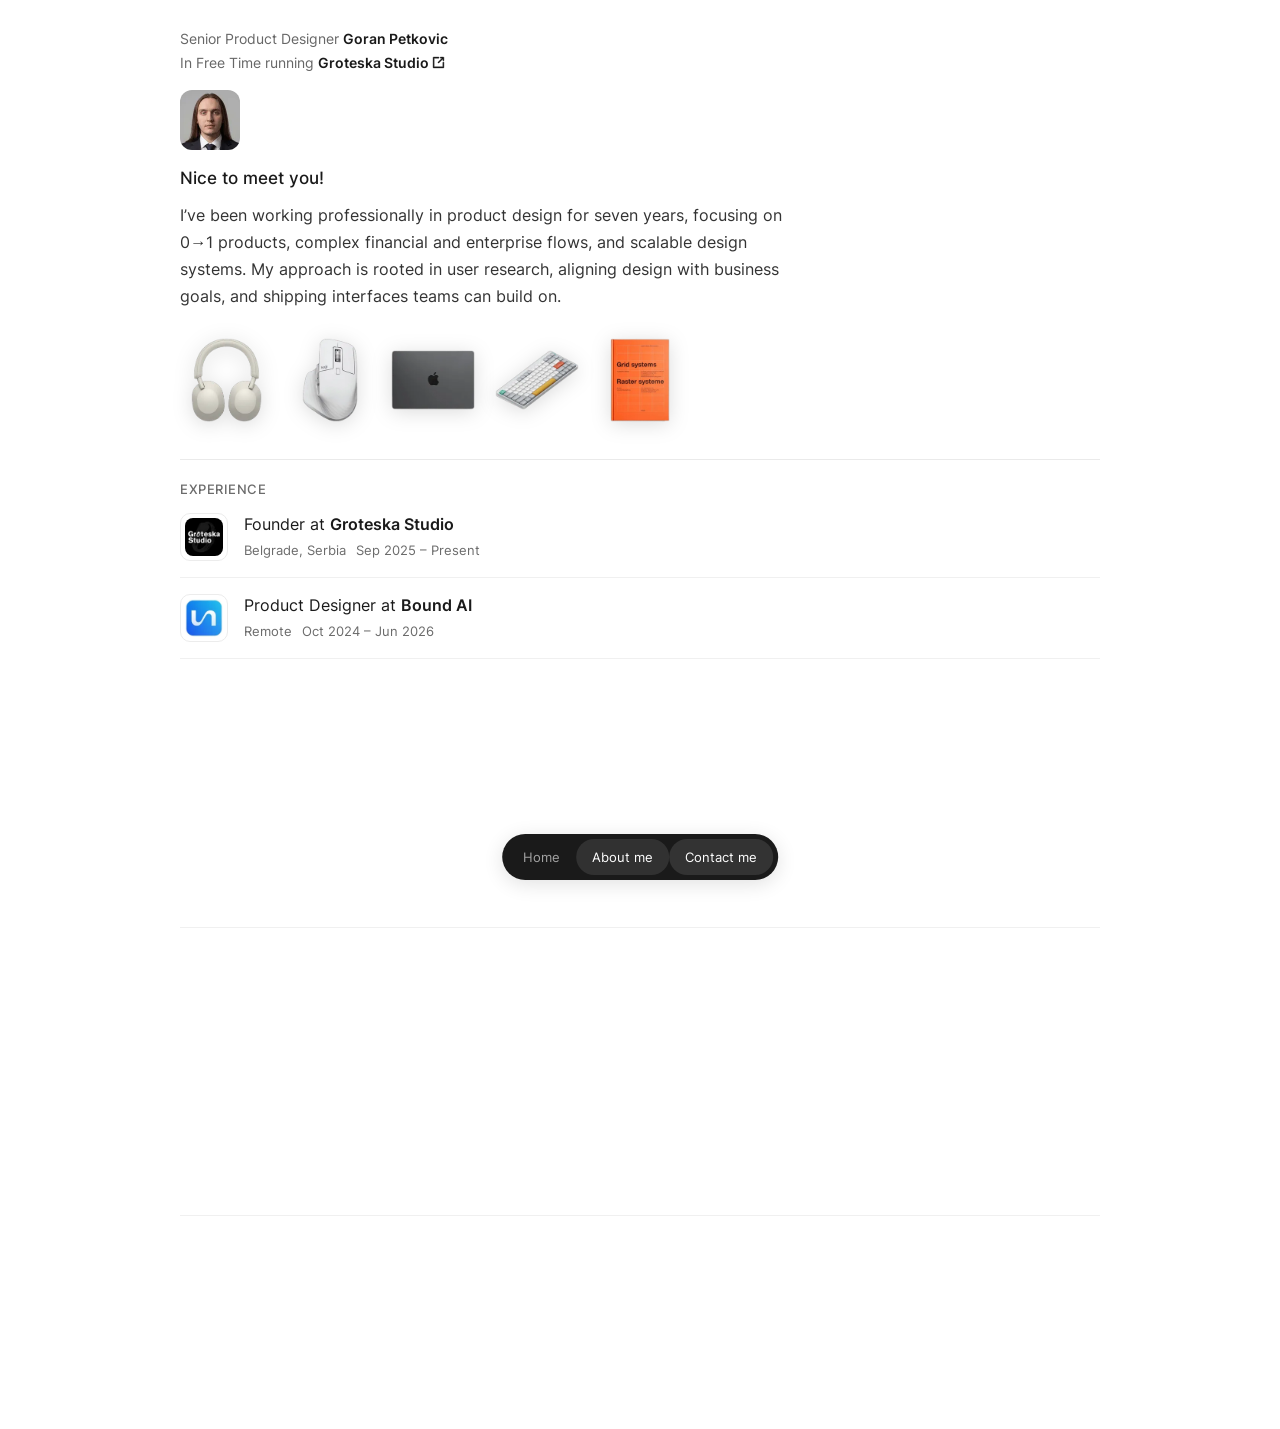
==== commit 9b8469e4: "Optimize images and Lighthouse: AVIF/WebP, LCP preload, and hover WebMs. Cut asset weight, serve nex" ====
--- a/about.html
+++ b/about.html
@@ -14,34 +14,16 @@
   <meta property="og:title" content="About me — Goran Petkovic">
   <meta property="og:description" content="Senior Product Designer. Product design for SaaS, insurtech, fintech, and enterprise.">
   <meta property="og:url" content="https://goranpetkovic.com/about.html">
-  <meta property="og:image" content="https://goranpetkovic.com/assets/og-cover.png">
+  <meta property="og:image" content="https://goranpetkovic.com/assets/og-cover.jpg">
 
   <meta name="twitter:card" content="summary_large_image">
   <meta name="twitter:title" content="About me — Goran Petkovic">
   <meta name="twitter:description" content="Senior Product Designer based in Belgrade.">
-  <meta name="twitter:image" content="https://goranpetkovic.com/assets/og-cover.png">
-
-  <script>
-    window.dataLayer = window.dataLayer || [];
-    function gtag(){dataLayer.push(arguments);}
-    window.addEventListener('load', function () {
-      var g = document.createElement('script');
-      g.src = 'https://www.googletagmanager.com/gtag/js?id=G-XGPG8CDQCP';
-      g.async = true;
-      document.head.appendChild(g);
-      g.onload = function () {
-        gtag('js', new Date());
-        gtag('config', 'G-XGPG8CDQCP');
-      };
-    });
-  </script>
+  <meta name="twitter:image" content="https://goranpetkovic.com/assets/og-cover.jpg">
 
   <link rel="icon" type="image/svg+xml" href="/favicon.svg">
   <link rel="preload" href="/css/style.min.css" as="style">
-  <link rel="preload" href="/assets/fonts/inter-latin-400-normal.woff2" as="font" type="font/woff2" crossorigin>
-  <link rel="preload" href="/assets/fonts/inter-latin-600-normal.woff2" as="font" type="font/woff2" crossorigin>
-  <link rel="preload" href="/assets/goran-portrait.webp" as="image" type="image/webp">
-  <link rel="preload" href="/assets/about/personal/cutout/sony.png" as="image" type="image/png">
+  <link rel="preload" href="/assets/fonts/inter-latin-400-normal.woff2" as="font" type="font/woff2" crossorigin fetchpriority="high">
   <link rel="prefetch" href="/" as="document">
   <link rel="stylesheet" href="/css/style.min.css">
 </head>
@@ -62,9 +44,9 @@
           <span class="portrait-coin">
             <picture>
               <source srcset="/assets/goran-portrait.webp" type="image/webp">
-              <img class="portrait portrait-front" src="/assets/goran-portrait.png" alt="Portrait of Goran Petkovic" width="60" height="60" fetchpriority="high">
+              <img class="portrait portrait-front" src="/assets/goran-portrait.png" alt="Portrait of Goran Petkovic" width="60" height="60" decoding="async">
             </picture>
-            <img class="portrait portrait-back" src="/assets/goran-portrait.png" alt="" width="60" height="60" decoding="async">
+            <img class="portrait portrait-back" alt="" width="60" height="60" decoding="async">
           </span>
         </button>
       </div>
@@ -76,19 +58,34 @@
 
       <div class="about-image-grid" aria-label="Gear I use">
         <figure class="about-image-cell" title="Sony WH-1000XM5">
-          <img src="/assets/about/personal/cutout/sony.png" alt="Sony WH-1000XM5 wireless headphones" width="236" height="280" fetchpriority="high" loading="eager" decoding="async">
+          <picture>
+            <source srcset="/assets/about/personal/cutout/sony.webp" type="image/webp">
+            <img src="/assets/about/personal/cutout/sony.png" alt="Sony WH-1000XM5 wireless headphones" width="185" height="220" loading="lazy" decoding="async">
+          </picture>
         </figure>
         <figure class="about-image-cell" title="Logitech MX Master 3S">
-          <img src="/assets/about/personal/cutout/logitech.png" alt="Logitech MX Master 3S mouse" width="185" height="280" loading="lazy" decoding="async">
+          <picture>
+            <source srcset="/assets/about/personal/cutout/logitech.webp" type="image/webp">
+            <img src="/assets/about/personal/cutout/logitech.png" alt="Logitech MX Master 3S mouse" width="145" height="220" loading="lazy" decoding="async">
+          </picture>
         </figure>
         <figure class="about-image-cell" title="MagSafe battery">
-          <img src="/assets/about/personal/cutout/ipower.png" alt="MagSafe compatible portable battery" width="280" height="200" loading="lazy" decoding="async">
+          <picture>
+            <source srcset="/assets/about/personal/cutout/ipower.webp" type="image/webp">
+            <img src="/assets/about/personal/cutout/ipower.png" alt="MagSafe compatible portable battery" width="220" height="157" loading="lazy" decoding="async">
+          </picture>
         </figure>
         <figure class="about-image-cell" title="NuPhy keyboard">
-          <img src="/assets/about/personal/cutout/nuphy.png" alt="NuPhy mechanical keyboard" width="280" height="199" loading="lazy" decoding="async">
+          <picture>
+            <source srcset="/assets/about/personal/cutout/nuphy.webp" type="image/webp">
+            <img src="/assets/about/personal/cutout/nuphy.png" alt="NuPhy mechanical keyboard" width="220" height="156" loading="lazy" decoding="async">
+          </picture>
         </figure>
         <figure class="about-image-cell" title="Grid Systems in Graphic Design">
-          <img src="/assets/about/personal/cutout/raster.png" alt="Grid Systems in Graphic Design by Josef Müller-Brockmann (book cover)" width="199" height="280" loading="lazy" decoding="async">
+          <picture>
+            <source srcset="/assets/about/personal/cutout/raster.webp" type="image/webp">
+            <img src="/assets/about/personal/cutout/raster.png" alt="Grid Systems in Graphic Design by Josef Müller-Brockmann (book cover)" width="156" height="220" loading="lazy" decoding="async">
+          </picture>
         </figure>
       </div>
 
@@ -97,7 +94,10 @@
         <ul class="experience-list">
           <li class="experience-item">
             <div class="experience-logo experience-logo-has-img" aria-hidden="true">
-              <img src="/assets/about/groteska.png" alt="" width="48" height="48" loading="lazy" decoding="async">
+              <picture>
+                <source srcset="/assets/about/groteska.webp" type="image/webp">
+                <img src="/assets/about/groteska.png" alt="" width="48" height="48" loading="lazy" decoding="async">
+              </picture>
             </div>
             <div class="experience-body">
               <p class="experience-role">Founder at <strong>Groteska Studio</strong></p>
@@ -106,7 +106,10 @@
           </li>
           <li class="experience-item">
             <div class="experience-logo experience-logo-has-img" aria-hidden="true">
-              <img src="/assets/about/bound-ai.png" alt="" width="48" height="48" loading="lazy" decoding="async">
+              <picture>
+                <source srcset="/assets/about/bound-ai.webp" type="image/webp">
+                <img src="/assets/about/bound-ai.png" alt="" width="48" height="48" loading="lazy" decoding="async">
+              </picture>
             </div>
             <div class="experience-body">
               <p class="experience-role">Product Designer at <strong>Bound AI</strong></p>
@@ -124,7 +127,10 @@
           </li>
           <li class="experience-item">
             <div class="experience-logo experience-logo-has-img" aria-hidden="true">
-              <img src="/assets/about/30hills.png" alt="" width="48" height="48" loading="lazy" decoding="async">
+              <picture>
+                <source srcset="/assets/about/30hills.webp" type="image/webp">
+                <img src="/assets/about/30hills.png" alt="" width="48" height="48" loading="lazy" decoding="async">
+              </picture>
             </div>
             <div class="experience-body">
               <p class="experience-role">UX UI Designer at <strong>30Hills</strong></p>
@@ -133,7 +139,10 @@
           </li>
           <li class="experience-item">
             <div class="experience-logo experience-logo-has-img" aria-hidden="true">
-              <img src="/assets/about/metropolitan.png" alt="" width="48" height="48" loading="lazy" decoding="async">
+              <picture>
+                <source srcset="/assets/about/metropolitan.webp" type="image/webp">
+                <img src="/assets/about/metropolitan.png" alt="" width="48" height="48" loading="lazy" decoding="async">
+              </picture>
             </div>
             <div class="experience-body">
               <p class="experience-role">Teaching Assistant at <strong>Metropolitan University</strong></p>
@@ -151,7 +160,10 @@
           </li>
           <li class="experience-item">
             <div class="experience-logo experience-logo-has-img" aria-hidden="true">
-              <img src="/assets/about/mit-cdl.jpg" alt="" width="48" height="48" loading="lazy" decoding="async">
+              <picture>
+                <source srcset="/assets/about/mit-cdl.webp" type="image/webp">
+                <img src="/assets/about/mit-cdl.jpg" alt="" width="48" height="48" loading="lazy" decoding="async">
+              </picture>
             </div>
             <div class="experience-body">
               <p class="experience-role">Product Designer at <strong>MIT CDL JOBS Inc</strong></p>
@@ -175,7 +187,10 @@
         <ul class="cert-grid">
           <li class="cert-cell">
             <div class="cert-logo cert-logo-has-img" aria-hidden="true">
-              <img src="/assets/about/framer-expert.png" alt="" width="48" height="48" loading="lazy" decoding="async">
+              <picture>
+                <source srcset="/assets/about/framer-expert.webp" type="image/webp">
+                <img src="/assets/about/framer-expert.png" alt="" width="48" height="48" loading="lazy" decoding="async">
+              </picture>
             </div>
             <div class="cert-body">
               <p class="cert-name">Framer Expert</p>
@@ -184,7 +199,10 @@
           </li>
           <li class="cert-cell">
             <div class="cert-logo cert-logo-has-img" aria-hidden="true">
-              <img src="/assets/about/webflow-expert.png" alt="" width="48" height="48" loading="lazy" decoding="async">
+              <picture>
+                <source srcset="/assets/about/webflow-expert.webp" type="image/webp">
+                <img src="/assets/about/webflow-expert.png" alt="" width="48" height="48" loading="lazy" decoding="async">
+              </picture>
             </div>
             <div class="cert-body">
               <p class="cert-name">Webflow Expert</p>
--- a/css/style.min.css
+++ b/css/style.min.css
@@ -1 +1 @@
-@font-face{font-family:Inter;font-style:normal;font-weight:400;font-display:swap;src:url('../assets/fonts/inter-latin-400-normal.woff2') format('woff2')}@font-face{font-family:Inter;font-style:normal;font-weight:500;font-display:swap;src:url('../assets/fonts/inter-latin-500-normal.woff2') format('woff2')}@font-face{font-family:Inter;font-style:normal;font-weight:600;font-display:swap;src:url('../assets/fonts/inter-latin-600-normal.woff2') format('woff2')}*,::after,::before{box-sizing:border-box}html{scroll-behavior:smooth}body{margin:0;font-family:Inter,-apple-system,BlinkMacSystemFont,'Segoe UI',sans-serif;background:#fff;color:#1a1a1a;-webkit-font-smoothing:antialiased;text-rendering:optimizeLegibility;line-height:1.5}@supports (view-transition-name:none){::view-transition-new(root),::view-transition-old(root){animation-duration:.15s;animation-timing-function:ease}}img{max-width:100%;height:auto;display:block}a{color:inherit;cursor:pointer}a:hover{cursor:pointer}.link-external{text-decoration:none;cursor:pointer}.link-external .ext-icon{display:inline-block;vertical-align:-.1em;margin-left:.2em;pointer-events:none}.meta-line .link-external{color:#1a1a1a}.meta-line .link-external strong{color:#1a1a1a}.meta-line .link-external .ext-icon{width:13px;height:13px}.meta-line .link-external .ext-icon path{stroke:currentColor;stroke-width:.7;stroke-linejoin:round;paint-order:stroke fill}.skip-link{position:absolute;left:1rem;top:-100%;z-index:1000;padding:.6rem 1rem;background:#1a1a1a;color:#fff;border-radius:8px;text-decoration:none;font-size:.875rem}.skip-link:focus-visible{top:1rem}:focus-visible{outline:2px solid #1a1a1a;outline-offset:3px}.sr-only{position:absolute;width:1px;height:1px;padding:0;margin:-1px;overflow:hidden;clip:rect(0,0,0,0);white-space:nowrap;border:0}.hero,.projects,.site-footer{width:min(100% - 3rem,920px);margin-inline:auto}.hero{padding-top:2.5rem}.hero-top{margin-bottom:1.5rem}.meta-line{margin:0;font-size:.875rem;color:#666;line-height:1.6}.meta-line+.meta-line{margin-top:.1rem}.meta-line strong{color:#1a1a1a;font-weight:600}.portrait-flip{appearance:none;border:0;background:0 0;padding:0;margin:0;cursor:pointer;perspective:600px;display:block}.flip-cursor{position:fixed;z-index:9999;pointer-events:none;background:#1a1a1a;color:#fff;font-family:inherit;font-size:.75rem;font-weight:600;padding:.3rem .65rem;border-radius:999px;white-space:nowrap;opacity:0;transition:opacity .12s ease;transform:translate(-50%,-50%)}.flip-cursor.visible{opacity:1}.portrait-coin{display:block;width:60px;height:60px;position:relative;transform-style:preserve-3d}.portrait{width:60px;height:60px;border-radius:12px;object-fit:cover}.portrait-back,.portrait-front{position:absolute;top:0;left:0;backface-visibility:hidden}.portrait-front{transform:rotateY(0)}.portrait-back{transform:rotateY(180deg)}.bio{margin:1.25rem 0 0;font-size:1.1rem;line-height:1.6;color:#1a1a1a;max-width:640px;font-weight:400}.links-row{display:flex;align-items:center;flex-wrap:wrap;gap:.75rem 1.5rem;margin-top:1rem}.social-links{margin:0;padding:0;list-style:none;display:flex;flex-wrap:wrap;gap:.4rem 1.25rem}.social-links a{font-size:.875rem;color:#666;text-decoration:none;transition:color .15s ease;cursor:pointer}.social-links a:hover{color:#1a1a1a}.framer-badge{display:inline-flex;align-items:center;gap:.35rem;flex-shrink:0;border:1px solid #ddd;border-radius:999px;padding:.3rem .7rem .3rem .5rem;font-size:.78rem;color:#1a1a1a;text-decoration:none;white-space:nowrap;transition:border-color .15s ease}.framer-badge:hover{border-color:#09f}.framer-badge svg{flex-shrink:0}.toptal-badge-container{position:fixed;bottom:1.5rem;right:1.5rem;z-index:50;opacity:.85;transition:opacity .2s ease}.toptal-badge-container:hover{opacity:1}.toptal-badge-container #toptal-badge{transform:scale(.7);transform-origin:bottom right}.projects{margin-top:2.75rem;padding-bottom:2.5rem}.projects-grid{display:grid;grid-template-columns:repeat(2,1fr);gap:2.5rem 1.25rem}.project-card{text-decoration:none;display:block;cursor:pointer}.card-label{margin:0 0 .5rem;font-size:.875rem;color:#767676;display:flex;align-items:center;justify-content:space-between}.card-label strong{color:#1a1a1a;font-weight:600;margin-right:.25rem}.card-label span{margin-right:.25rem}.card-year{margin-left:auto}.project-card img{width:100%;height:auto;aspect-ratio:3/2;object-fit:cover;border-radius:16px;border:1px solid #eaeaea;transition:transform .2s ease,box-shadow .2s ease;display:block}.card-media{position:relative;aspect-ratio:3/2;border-radius:16px;overflow:hidden}.project-card .card-video{position:absolute;inset:0;width:100%;height:100%;object-fit:cover;border-radius:16px;border:1px solid #eaeaea;display:none;pointer-events:none}.project-card:hover .card-media{transform:translateY(-2px);box-shadow:0 8px 24px rgba(0,0,0,.07);transition:transform .2s ease,box-shadow .2s ease}.site-footer{padding-bottom:4.25rem}.footer-row{display:flex;justify-content:space-between;align-items:flex-start;gap:2rem;padding-top:1rem;border-top:1px solid #eaeaea}.footer-row .copyright{margin:0;font-size:.78rem;color:#767676}.gravity-toggle{appearance:none;border:0;background:0 0;padding:0;margin:0;font:inherit;font-size:.78rem;color:#767676;cursor:pointer;text-align:left;display:inline-flex;align-items:center;gap:.35rem}.gravity-toggle:hover{color:#1a1a1a}.gravity-icon{flex-shrink:0}.gravity-toggle:disabled{cursor:default;opacity:.7}.copyright{white-space:nowrap;flex-shrink:0}body.gravity-active .project-card:hover .card-media{transform:none;box-shadow:none}.gravity-reset{position:fixed;inset:0;z-index:9999;display:flex;flex-direction:column;align-items:center;justify-content:center;gap:1.25rem;pointer-events:none;opacity:0;transition:opacity .8s ease}.gravity-reset.visible{opacity:1;pointer-events:auto}.gravity-reset-text{margin:0;font-size:.95rem;color:#999;text-align:center;max-width:360px;line-height:1.7}.gravity-reset-btn{appearance:none;border:none;background:0 0;padding:0;margin:0;font-family:inherit;font-size:inherit;color:#1a1a1a;cursor:pointer;text-decoration:underline;text-underline-offset:2px;transition:color .15s ease}.gravity-reset-btn:hover{color:#555}.bottom-nav{position:fixed;bottom:1.25rem;left:50%;transform:translateX(-50%);z-index:100;display:flex;align-items:center;gap:0;background:#1a1a1a;border-radius:999px;padding:.3rem;box-shadow:0 4px 20px rgba(0,0,0,.12)}.bottom-nav a{text-decoration:none;font-size:.84rem;color:rgba(255,255,255,.6);padding:.5rem 1rem;border-radius:999px;transition:background .15s ease,color .15s ease;white-space:nowrap;cursor:pointer}.bottom-nav a[aria-current=page]{color:#fff;background:rgba(255,255,255,.1)}.bottom-nav a:hover{color:#fff}.bottom-nav .nav-cta{background:#333;color:#fff}.bottom-nav .nav-cta:hover{background:#444}main.has-bottom-nav{padding-bottom:4.25rem}.about-page .about-inner{width:min(100% - 3rem,920px);margin-inline:auto;padding-top:1.75rem}.about-page .hero-top{margin-bottom:1rem}.about-page .about-portrait-wrap{margin:0 0 1rem}.about-page .about-greeting{margin:0 0 .65rem;font-size:1.05rem;font-weight:500;color:#1a1a1a}.about-page .about-intro{margin:0;font-size:1.02rem;line-height:1.65;color:#333;max-width:62ch}.about-page .about-image-grid{display:grid;grid-template-columns:repeat(auto-fill,minmax(5.25rem,1fr));gap:.5rem .65rem;align-items:center;justify-items:center;margin:1.25rem 0 0;max-width:100%;padding:.25rem 0}.about-page .about-image-cell{margin:0;display:flex;align-items:center;justify-content:center;width:100%;max-width:6rem;min-height:5.25rem;aspect-ratio:1;border:none;background:0 0;overflow:visible;transform-origin:50% 60%;transition:transform .38s cubic-bezier(.34, 1.25, .64, 1)}.about-page .about-image-cell:hover{transform:rotate(14deg)}.about-page .about-image-cell img{width:auto;height:auto;max-width:5.25rem;max-height:5.25rem;object-fit:contain;display:block;filter:drop-shadow(0 3px 10px rgba(0, 0, 0, .14))}.about-page .about-section{margin-top:1.75rem;padding-top:1.25rem;border-top:1px solid #eaeaea}.about-page .about-section-title{margin:0 0 .85rem;font-size:.8125rem;font-weight:500;letter-spacing:.04em;text-transform:uppercase;color:#999}.about-page .experience-list{margin:0;padding:0;list-style:none}.about-page .experience-item{display:flex;align-items:flex-start;gap:1rem;padding-bottom:1rem;margin-bottom:1rem;border-bottom:1px solid #f0f0f0}.about-page .experience-item:last-child{padding-bottom:0;margin-bottom:0;border-bottom:none}.about-page .experience-logo{flex-shrink:0;width:48px;height:48px;border-radius:10px;display:flex;align-items:center;justify-content:center;background:#f2f2f2;color:#1a1a1a}.about-page .experience-logo-has-img{background:#fff;border:1px solid #ececec;padding:.25rem;overflow:hidden}.about-page .experience-logo-svg{background:#fff}.about-page .experience-logo img{width:100%;height:100%;object-fit:contain;border-radius:8px;display:block}.about-page .experience-logo-text{font-size:.9375rem;font-weight:600;line-height:1;letter-spacing:-.02em}.about-page .experience-logo-groteska{background:#1a1a1a;color:#fff}.about-page .experience-logo-freelance{background:#fafafa;color:#888;font-size:.75rem}.about-page .experience-logo-uni{background:#1a1a1a;color:#fff}.about-page .experience-body{min-width:0;flex:1}.about-page .experience-role{margin:0 0 .35rem;font-size:1rem;font-weight:400;line-height:1.4;color:#1a1a1a}.about-page .experience-role strong{font-weight:600}.about-page .experience-meta-line{margin:0;font-size:.8125rem;line-height:1.45;color:#888;display:flex;flex-wrap:wrap;align-items:baseline;gap:.35rem .65rem}.about-page .experience-location{color:#888}.about-page .experience-dates{color:#b8b8b8;font-weight:400}.about-page .cert-grid{display:grid;grid-template-columns:repeat(2,max-content);justify-content:start;align-items:start;justify-items:start;column-gap:64px;row-gap:1.5rem;margin:0;padding:0;list-style:none}.about-page .cert-cell{display:flex;align-items:flex-start;gap:.85rem;margin:0;padding:0}.about-page .cert-logo{flex-shrink:0;width:48px;height:48px;border-radius:10px;display:flex;align-items:center;justify-content:center;background:#f2f2f2}.about-page .cert-logo-has-img{background:#fff;border:1px solid #ececec;padding:.25rem;overflow:hidden}.about-page .cert-logo-has-img img{width:100%;height:100%;object-fit:contain;border-radius:8px;display:block}.about-page .cert-body{min-width:0}.about-page .cert-name{margin:0 0 .2rem;font-size:1rem;font-weight:600;color:#1a1a1a}.about-page .cert-dates{margin:0;font-size:.8125rem;color:#b8b8b8}@media (max-width:700px){.about-page .about-inner{padding-top:1.35rem}.about-page .about-image-grid{grid-template-columns:repeat(auto-fill,minmax(4.5rem,1fr));gap:.45rem .5rem;margin-top:1rem}.about-page .about-image-cell{max-width:5.25rem;min-height:4.5rem}.about-page .about-image-cell img{max-width:4.5rem;max-height:4.5rem}.about-page .experience-item{gap:.75rem}.about-page .experience-logo{width:44px;height:44px;border-radius:9px}.about-page .cert-logo{width:44px;height:44px;border-radius:9px}.about-page .cert-grid{grid-template-columns:1fr}}.project-page .project-page-inner{position:relative;width:min(100% - 3rem,860px);margin-inline:auto;padding-top:2rem;padding-bottom:3rem;padding-inline:1.5rem}.project-page .project-page-inner::after,.project-page .project-page-inner::before{content:"";position:absolute;top:0;bottom:0;width:1px;background:#ececec;pointer-events:none}.project-page .project-page-inner::before{left:0}.project-page .project-page-inner::after{right:0}.project-back{margin-bottom:2.25rem}.link-back{font-size:.875rem;color:#888;text-decoration:none;transition:color .15s ease}.link-back:hover{color:#1a1a1a}.project-header{max-width:70%;margin-bottom:2.25rem}.project-title{margin:0 0 .65rem;max-width:100%;font-size:2rem;font-weight:500;line-height:1.08;letter-spacing:-.04em;color:#1a1a1a}.project-meta{margin:0 0 .9rem;font-size:.875rem;color:#888;display:flex;align-items:center;gap:.5rem 1rem;flex-wrap:wrap}.project-link{color:#1a1a1a;text-decoration:none}.project-link:hover{color:#444}.project-year{margin:0}.project-tags{margin:0;padding:0;list-style:none;display:flex;flex-wrap:wrap;gap:.35rem .75rem}.project-tags li{font-size:.8rem;color:#666;background:#ebebeb;padding:.28rem .65rem;border-radius:6px}.project-hero-image{margin:0 0 3rem;border-radius:16px;overflow:hidden;border:1px solid #eaeaea}.project-hero-image img{width:100%;height:auto;aspect-ratio:3/2;object-fit:cover;display:block}.project-content{display:flex;flex-direction:column;gap:2.25rem}.project-section-title{margin:0 0 .75rem;font-size:.875rem;font-weight:400;color:#999}.project-section p{margin:0;font-size:1.02rem;line-height:1.6;color:#333;max-width:62ch}.project-methods{margin:0;padding-left:1.25rem;font-size:1.02rem;line-height:1.6;color:#333;max-width:62ch}.project-methods li+li{margin-top:.5rem}.project-gallery{margin-top:.75rem}.project-gallery .project-section-title{margin-bottom:1rem}.project-image{margin:0 0 1.25rem}.project-image img{width:100%;height:auto;border-radius:14px;border:1px solid #eaeaea;display:block}.project-image-full img{aspect-ratio:auto}.project-cta{text-align:center;padding:3rem 0 1rem;border-top:1px solid #eaeaea;margin-top:1.5rem}.project-cta-title{margin:0 0 .5rem;font-size:1.1rem;font-weight:500;color:#1a1a1a}.project-cta-text{margin:0;font-size:.875rem;color:#888}.project-cta-text a{color:#1a1a1a;text-decoration:underline;text-underline-offset:2px}.project-cta-text a:hover{color:#444}.project-nav{display:flex;justify-content:space-between;gap:1.25rem;margin-top:2.5rem;padding-top:2rem;border-top:1px solid #eaeaea}.project-nav-link{width:38%;flex-shrink:0;display:flex;flex-direction:column;gap:.5rem;text-decoration:none}.project-nav-img{width:100%;aspect-ratio:3/2;object-fit:cover;border-radius:12px;border:1px solid #eaeaea;display:block;transition:transform .2s ease,box-shadow .2s ease}.project-nav-link:hover .project-nav-img{transform:translateY(-2px);box-shadow:0 6px 16px rgba(0,0,0,.06)}.project-nav-direction{font-size:.75rem;color:#999}.project-nav-name{font-size:.875rem;font-weight:500;color:#1a1a1a}.project-nav-year{font-weight:400;color:#999;margin-left:.15rem}.project-nav-prev{align-items:flex-start}.project-nav-next{align-items:flex-end;text-align:right}.back-to-top{display:block;text-align:center;margin-top:2rem;padding-bottom:.5rem;font-size:.8rem;color:#999;text-decoration:none;transition:color .15s ease}.back-to-top:hover{color:#1a1a1a}@media (max-width:700px){.project-page .project-page-inner{padding-top:1.5rem;padding-inline:0}.project-page .project-page-inner::after,.project-page .project-page-inner::before{display:none}.project-title{font-size:1.7rem}.project-header{max-width:none}.project-hero-image{margin-bottom:2rem}.project-content{gap:1.75rem}.project-nav{gap:1rem;margin-top:2rem;padding-top:1.5rem}.project-nav-link{width:46%;gap:.35rem}.project-nav-img{border-radius:10px}.project-nav-direction{font-size:.7rem}.project-nav-name{font-size:.8rem}.back-to-top{margin-top:1.5rem}}@media (max-width:700px){.hero{padding-top:1.75rem}.projects-grid{grid-template-columns:1fr;gap:2rem}.footer-row{flex-direction:column;gap:.75rem}.bottom-nav{bottom:.75rem;padding:.25rem}.bottom-nav a{font-size:.78rem;padding:.45rem .75rem}.toptal-badge-container{bottom:1rem;right:1rem}.toptal-badge-container #toptal-badge{transform:scale(.5)}}@media (prefers-reduced-motion:reduce){html{scroll-behavior:auto}.project-card img{transition:none}.bottom-nav a,.social-links a{transition:none}.about-page .about-image-cell{transition:none}.about-page .about-image-cell:hover{transform:none}@supports (view-transition-name:none){::view-transition-new(root),::view-transition-old(root){animation-duration:0s!important}}}+@font-face{font-family:"Inter";font-style:normal;font-weight:400;font-display:swap;src:url(../assets/fonts/inter-latin-400-normal.woff2)format("woff2")}@font-face{font-family:"Inter";font-style:normal;font-weight:500;font-display:optional;src:url(../assets/fonts/inter-latin-500-normal.woff2)format("woff2")}@font-face{font-family:"Inter";font-style:normal;font-weight:600;font-display:optional;src:url(../assets/fonts/inter-latin-600-normal.woff2)format("woff2")}*,::after,::before{box-sizing:border-box}html{scroll-behavior:smooth}body{margin:0;font-family:"Inter",-apple-system,BlinkMacSystemFont,"Segoe UI",sans-serif;background:#fff;-webkit-font-smoothing:antialiased;text-rendering:optimizeLegibility;line-height:1.5}@supports (view-transition-name:none){::view-transition-new(root),::view-transition-old(root){animation-duration:.15s;animation-timing-function:ease}}img{max-width:100%;height:auto;display:block}a{color:inherit}a,a:hover{cursor:pointer}.link-external{text-decoration:none;cursor:pointer}.link-external .ext-icon{display:inline-block;vertical-align:-.1em;margin-left:.2em;pointer-events:none}.meta-line .link-external,.meta-line .link-external strong,.social-links a:hover,body{color:#1a1a1a}.meta-line .link-external .ext-icon{width:13px;height:13px}.meta-line .link-external .ext-icon path{stroke:currentColor;stroke-width:.7;stroke-linejoin:round;paint-order:stroke fill}.skip-link{position:absolute;left:1rem;top:-100%;z-index:1000;padding:.6rem 1rem;background:#1a1a1a;color:#fff;border-radius:8px;text-decoration:none;font-size:.875rem}.skip-link:focus-visible{top:1rem}:focus-visible{outline:2px solid #1a1a1a;outline-offset:3px}.sr-only{position:absolute;width:1px;height:1px;padding:0;margin:-1px;overflow:hidden;clip:rect(0,0,0,0);white-space:nowrap;border:0}.hero,.projects,.site-footer{width:min(100% - 3rem,920px);margin-inline:auto}.hero{padding-top:2.5rem}.hero-top{margin-bottom:1.5rem}.meta-line,.social-links a{font-size:.875rem;color:#666}.meta-line{margin:0;line-height:1.6}.meta-line+.meta-line{margin-top:.1rem}.meta-line strong{color:#1a1a1a;font-weight:600}.portrait-flip{appearance:none;border:0;background:0 0;padding:0;margin:0;cursor:pointer;perspective:600px;display:block}.flip-cursor{position:fixed;z-index:9999;pointer-events:none;background:#1a1a1a;color:#fff;font-family:inherit;font-size:.75rem;font-weight:600;padding:.3rem .65rem;border-radius:999px;white-space:nowrap;opacity:0;transition:opacity .12s ease;transform:translate(-50%,-50%)}.flip-cursor.visible{opacity:1}.portrait-coin{display:block;width:60px;height:60px;position:relative;transform-style:preserve-3d}.portrait{width:60px;height:60px;border-radius:12px;object-fit:cover}.portrait-back,.portrait-front{position:absolute;top:0;left:0;backface-visibility:hidden}.portrait-front{transform:rotateY(0deg)}.portrait-back{transform:rotateY(180deg)}.bio{margin:1.25rem 0 0;font-size:1.1rem;line-height:1.6;color:#1a1a1a;max-width:640px;font-weight:400}.links-row,.social-links{display:flex;flex-wrap:wrap}.links-row{align-items:center;gap:.75rem 1.5rem;margin-top:1rem}.social-links{margin:0;padding:0;list-style:none;gap:.4rem 1.25rem}.social-links a{text-decoration:none;transition:color .15s ease;cursor:pointer}.framer-badge{display:inline-flex;align-items:center;gap:.35rem;flex-shrink:0;border:1px solid #ddd;border-radius:999px;padding:.3rem .7rem .3rem .5rem;font-size:.78rem;color:#1a1a1a;text-decoration:none;white-space:nowrap;transition:border-color .15s ease}.framer-badge:hover{border-color:#09f}.framer-badge svg{flex-shrink:0}.toptal-badge-container{position:fixed;bottom:1.5rem;right:1.5rem;z-index:50;opacity:.85;transition:opacity .2s ease}.toptal-badge-container:hover{opacity:1}.toptal-badge-container #toptal-badge{transform:scale(.7);transform-origin:bottom right}.projects{margin-top:2.75rem;padding-bottom:2.5rem}.projects-grid{display:grid;grid-template-columns:repeat(2,1fr);gap:2.5rem 1.25rem}.project-card:nth-child(n+3){content-visibility:auto;contain-intrinsic-size:auto 280px}.project-card{text-decoration:none;display:block;cursor:pointer}.card-label{margin:0 0 .5rem;font-size:.875rem;color:#767676;display:flex;align-items:center;justify-content:space-between}.card-label strong{color:#1a1a1a;font-weight:600}.card-label span,.card-label strong{margin-right:.25rem}.card-year{margin-left:auto}.project-card .card-video,.project-card img{width:100%;object-fit:cover;border-radius:16px;border:1px solid #eaeaea}.project-card img{height:auto;aspect-ratio:3/2;transition:transform .2s ease,box-shadow .2s ease;display:block}.card-media{position:relative;aspect-ratio:3/2;border-radius:16px;overflow:hidden}.project-card .card-video{position:absolute;inset:0;height:100%;display:none;pointer-events:none}.project-card:hover .card-media{transform:translateY(-2px);box-shadow:0 8px 24px rgba(0,0,0,.07);transition:transform .2s ease,box-shadow .2s ease}.site-footer,main.has-bottom-nav{padding-bottom:4.25rem}.footer-row{display:flex;justify-content:space-between;align-items:flex-start;gap:2rem;padding-top:1rem;border-top:1px solid #eaeaea}.footer-row .copyright,.gravity-toggle{margin:0;font-size:.78rem;color:#767676}.gravity-toggle{appearance:none;border:0;background:0 0;padding:0;font:inherit;cursor:pointer;text-align:left;display:inline-flex;align-items:center;gap:.35rem}.gravity-toggle:hover{color:#1a1a1a}.gravity-icon{flex-shrink:0}.gravity-toggle:disabled{cursor:default;opacity:.7}.copyright{white-space:nowrap;flex-shrink:0}body.gravity-active .project-card:hover .card-media{transform:none;box-shadow:none}.gravity-reset{position:fixed;inset:0;z-index:9999;display:flex;flex-direction:column;align-items:center;justify-content:center;gap:1.25rem;pointer-events:none;opacity:0;transition:opacity .8s ease}.gravity-reset.visible{opacity:1;pointer-events:auto}.gravity-reset-text{margin:0;font-size:.95rem;color:#999;text-align:center;max-width:360px;line-height:1.7}.gravity-reset-btn{appearance:none;border:0;background:0 0;padding:0;margin:0;font-family:inherit;font-size:inherit;color:#1a1a1a;cursor:pointer;text-decoration:underline;text-underline-offset:2px;transition:color .15s ease}.gravity-reset-btn:hover{color:#555}.bottom-nav{position:fixed;bottom:1.25rem;left:50%;transform:translateX(-50%);z-index:100;display:flex;align-items:center;gap:0;background:#1a1a1a;border-radius:999px;padding:.3rem;box-shadow:0 4px 20px rgba(0,0,0,.12)}.bottom-nav a{text-decoration:none;font-size:.84rem;color:rgba(255,255,255,.6);padding:.5rem 1rem;border-radius:999px;transition:background .15s ease,color .15s ease;white-space:nowrap;cursor:pointer}.bottom-nav a[aria-current=page]{color:#fff;background:rgba(255,255,255,.1)}.bottom-nav a:hover{color:#fff}.bottom-nav .nav-cta{background:#333;color:#fff}.bottom-nav .nav-cta:hover{background:#444}.about-page .about-inner{width:min(100% - 3rem,920px);margin-inline:auto;padding-top:1.75rem}.about-page .hero-top{margin-bottom:1rem}.about-page .about-portrait-wrap{margin:0 0 1rem}.about-page .about-greeting{margin:0 0 .65rem;font-size:1.05rem;font-weight:500;color:#1a1a1a}.about-page .about-intro{margin:0;font-size:1.02rem;line-height:1.65;color:#333;max-width:62ch}.about-page .about-image-grid{display:grid;grid-template-columns:repeat(auto-fill,minmax(5.25rem,1fr));gap:.5rem .65rem;align-items:center;justify-items:center;margin:1.25rem 0 0;max-width:100%;padding:.25rem 0}.about-page .about-image-cell{margin:0;display:flex;align-items:center;justify-content:center;width:100%;max-width:6rem;min-height:5.25rem;aspect-ratio:1;border:0;background:0 0;overflow:visible;transform-origin:50% 60%;transition:transform .38s cubic-bezier(.34,1.25,.64,1)}.about-page .about-image-cell:hover{transform:rotate(14deg)}.about-page .about-image-cell img{width:auto;height:auto;max-width:5.25rem;max-height:5.25rem;object-fit:contain;display:block;filter:drop-shadow(0 3px 10px rgba(0,0,0,.14))}.about-page .about-section{margin-top:1.75rem;padding-top:1.25rem;border-top:1px solid #eaeaea}.about-page .about-section-title{margin:0 0 .85rem;font-size:.8125rem;font-weight:500;letter-spacing:.04em;text-transform:uppercase;color:#6b6b6b}.about-page .experience-list{margin:0;padding:0;list-style:none}.about-page .experience-item{display:flex;align-items:flex-start;gap:1rem;padding-bottom:1rem;margin-bottom:1rem;border-bottom:1px solid #f0f0f0}.about-page .experience-item:nth-child(n+3){content-visibility:auto;contain-intrinsic-size:auto 4.5rem}.about-page .experience-item:last-child{padding-bottom:0;margin-bottom:0;border-bottom:none}.about-page .experience-logo{flex-shrink:0;width:48px;height:48px;border-radius:10px;display:flex;align-items:center;justify-content:center;background:#f2f2f2;color:#1a1a1a}.about-page .experience-logo-has-img{background:#fff;border:1px solid #ececec;padding:.25rem;overflow:hidden}.about-page .experience-logo-svg{background:#fff}.about-page .cert-logo-has-img img,.about-page .experience-logo img{width:100%;height:100%;object-fit:contain;border-radius:8px;display:block}.about-page .experience-logo-text{font-size:.9375rem;font-weight:600;line-height:1;letter-spacing:-.02em}.about-page .experience-logo-groteska{background:#1a1a1a;color:#fff}.about-page .experience-logo-freelance{background:#fafafa;color:#5c5c5c;font-size:.75rem}.about-page .experience-logo-uni{background:#1a1a1a;color:#fff}.about-page .experience-body{min-width:0;flex:1}.about-page .experience-role{margin:0 0 .35rem;font-size:1rem;font-weight:400;line-height:1.4;color:#1a1a1a}.about-page .experience-role strong{font-weight:600}.about-page .experience-meta-line{margin:0;font-size:.8125rem;line-height:1.45;color:#6b6b6b;display:flex;flex-wrap:wrap;align-items:baseline;gap:.35rem .65rem}.about-page .experience-location{color:#6b6b6b}.about-page .experience-dates{color:#6b6b6b;font-weight:400}.about-page .cert-grid{display:grid;grid-template-columns:repeat(2,max-content);justify-content:start;align-items:start;justify-items:start;column-gap:64px;row-gap:1.5rem;margin:0;padding:0;list-style:none}.about-page .cert-cell{display:flex;align-items:flex-start;gap:.85rem;margin:0;padding:0}.about-page .cert-logo{flex-shrink:0;width:48px;height:48px;border-radius:10px;display:flex;align-items:center;justify-content:center;background:#f2f2f2}.about-page .cert-logo-has-img{background:#fff;border:1px solid #ececec;padding:.25rem;overflow:hidden}.about-page .cert-body{min-width:0}.about-page .cert-name{margin:0 0 .2rem;font-size:1rem;font-weight:600;color:#1a1a1a}.about-page .cert-dates{margin:0;font-size:.8125rem;color:#6b6b6b}@media (max-width:700px){.about-page .about-inner{padding-top:1.35rem}.about-page .about-image-grid{grid-template-columns:repeat(auto-fill,minmax(4.5rem,1fr));gap:.45rem .5rem;margin-top:1rem}.about-page .about-image-cell{max-width:5.25rem;min-height:4.5rem}.about-page .about-image-cell img{max-width:4.5rem;max-height:4.5rem}.about-page .experience-item{gap:.75rem}.about-page .cert-logo,.about-page .experience-logo{width:44px;height:44px;border-radius:9px}.about-page .cert-grid{grid-template-columns:1fr}}.project-page .project-page-inner{position:relative;width:min(100% - 3rem,860px);margin-inline:auto;padding-top:2rem;padding-bottom:3rem;padding-inline:1.5rem}.project-page .project-page-inner::after,.project-page .project-page-inner::before{content:"";position:absolute;top:0;bottom:0;width:1px;background:#ececec;pointer-events:none}.project-page .project-page-inner::before{left:0}.project-page .project-page-inner::after{right:0}.project-back{margin-bottom:2.25rem}.link-back{font-size:.875rem;color:#888;text-decoration:none;transition:color .15s ease}.link-back:hover{color:#1a1a1a}.project-header{max-width:70%;margin-bottom:2.25rem}.project-title{margin:0 0 .65rem;max-width:100%;font-size:2rem;font-weight:500;line-height:1.08;letter-spacing:-.04em;color:#1a1a1a}.project-meta{margin:0 0 .9rem;font-size:.875rem;color:#888;display:flex;align-items:center;gap:.5rem 1rem;flex-wrap:wrap}.project-link{color:#1a1a1a;text-decoration:none}.project-cta-text a:hover,.project-link:hover{color:#444}.project-year{margin:0}.project-tags{margin:0;padding:0;list-style:none;display:flex;flex-wrap:wrap;gap:.35rem .75rem}.project-tags li{font-size:.8rem;color:#666;background:#ebebeb;padding:.28rem .65rem;border-radius:6px}.project-hero-image{margin:0 0 3rem;border-radius:16px;overflow:hidden;border:1px solid #eaeaea}.project-hero-image img{width:100%;height:auto;aspect-ratio:3/2;object-fit:cover;display:block}.project-content{display:flex;flex-direction:column;gap:2.25rem}.project-section-title{margin:0 0 .75rem;font-size:.875rem;font-weight:400;color:#6b6b6b}.project-methods,.project-section p{margin:0;font-size:1.02rem;line-height:1.6;color:#333;max-width:62ch}.project-methods{padding-left:1.25rem}.project-methods li+li{margin-top:.5rem}.project-gallery{margin-top:.75rem}.project-gallery .project-section-title{margin-bottom:1rem}.project-image{margin:0 0 1.25rem}.project-image img{width:100%;height:auto;border-radius:14px;border:1px solid #eaeaea;display:block}.project-image-full img{aspect-ratio:auto}.project-cta{text-align:center;padding:3rem 0 1rem;border-top:1px solid #eaeaea;margin-top:1.5rem}.project-cta-title{margin:0 0 .5rem;font-size:1.1rem;font-weight:500;color:#1a1a1a}.project-cta-text{margin:0;font-size:.875rem;color:#888}.project-cta-text a{color:#1a1a1a;text-decoration:underline;text-underline-offset:2px}.project-nav{display:flex;justify-content:space-between;gap:1.25rem;margin-top:2.5rem;padding-top:2rem;border-top:1px solid #eaeaea}.project-nav-link{width:38%;flex-shrink:0;display:flex;flex-direction:column;gap:.5rem;text-decoration:none}.project-nav-img{width:100%;aspect-ratio:3/2;object-fit:cover;border-radius:12px;border:1px solid #eaeaea;display:block;transition:transform .2s ease,box-shadow .2s ease}.project-nav-link:hover .project-nav-img{transform:translateY(-2px);box-shadow:0 6px 16px rgba(0,0,0,.06)}.project-nav-direction{font-size:.75rem;color:#999}.project-nav-name{font-size:.875rem;font-weight:500;color:#1a1a1a}.project-nav-year{font-weight:400;color:#999;margin-left:.15rem}.project-nav-prev{align-items:flex-start}.project-nav-next{align-items:flex-end;text-align:right}.back-to-top{display:block;text-align:center;margin-top:2rem;padding-bottom:.5rem;font-size:.8rem;color:#999;text-decoration:none;transition:color .15s ease}.back-to-top:hover{color:#1a1a1a}@media (max-width:700px){.project-page .project-page-inner{padding-top:1.5rem;padding-inline:0}.project-page .project-page-inner::after,.project-page .project-page-inner::before{display:none}.project-title{font-size:1.7rem}.project-header{max-width:none}.project-hero-image{margin-bottom:2rem}.project-content{gap:1.75rem}.project-nav{gap:1rem;margin-top:2rem;padding-top:1.5rem}.project-nav-link{width:46%;gap:.35rem}.project-nav-img{border-radius:10px}.project-nav-direction{font-size:.7rem}.project-nav-name{font-size:.8rem}.back-to-top{margin-top:1.5rem}.hero{padding-top:1.75rem}.projects-grid{grid-template-columns:1fr;gap:2rem}.footer-row{flex-direction:column;gap:.75rem}.bottom-nav{bottom:.75rem;padding:.25rem}.bottom-nav a{font-size:.78rem;padding:.45rem .75rem}.toptal-badge-container{bottom:1rem;right:1rem}.toptal-badge-container #toptal-badge{transform:scale(.5)}}@media (prefers-reduced-motion:reduce){html{scroll-behavior:auto}.about-page .about-image-cell,.bottom-nav a,.project-card img,.social-links a{transition:none}.about-page .about-image-cell:hover{transform:none}@supports (view-transition-name:none){::view-transition-new(root),::view-transition-old(root){animation-duration:.001ms!important}}}
--- a/css/style.min.css
+++ b/css/style.min.css
@@ -1 +1 @@
-@font-face{font-family:Inter;font-style:normal;font-weight:400;font-display:swap;src:url('../assets/fonts/inter-latin-400-normal.woff2') format('woff2')}@font-face{font-family:Inter;font-style:normal;font-weight:500;font-display:swap;src:url('../assets/fonts/inter-latin-500-normal.woff2') format('woff2')}@font-face{font-family:Inter;font-style:normal;font-weight:600;font-display:swap;src:url('../assets/fonts/inter-latin-600-normal.woff2') format('woff2')}*,::after,::before{box-sizing:border-box}html{scroll-behavior:smooth}body{margin:0;font-family:Inter,-apple-system,BlinkMacSystemFont,'Segoe UI',sans-serif;background:#fff;color:#1a1a1a;-webkit-font-smoothing:antialiased;text-rendering:optimizeLegibility;line-height:1.5}@supports (view-transition-name:none){::view-transition-new(root),::view-transition-old(root){animation-duration:.15s;animation-timing-function:ease}}img{max-width:100%;height:auto;display:block}a{color:inherit;cursor:pointer}a:hover{cursor:pointer}.link-external{text-decoration:none;cursor:pointer}.link-external .ext-icon{display:inline-block;vertical-align:-.1em;margin-left:.2em;pointer-events:none}.meta-line .link-external{color:#1a1a1a}.meta-line .link-external strong{color:#1a1a1a}.meta-line .link-external .ext-icon{width:13px;height:13px}.meta-line .link-external .ext-icon path{stroke:currentColor;stroke-width:.7;stroke-linejoin:round;paint-order:stroke fill}.skip-link{position:absolute;left:1rem;top:-100%;z-index:1000;padding:.6rem 1rem;background:#1a1a1a;color:#fff;border-radius:8px;text-decoration:none;font-size:.875rem}.skip-link:focus-visible{top:1rem}:focus-visible{outline:2px solid #1a1a1a;outline-offset:3px}.sr-only{position:absolute;width:1px;height:1px;padding:0;margin:-1px;overflow:hidden;clip:rect(0,0,0,0);white-space:nowrap;border:0}.hero,.projects,.site-footer{width:min(100% - 3rem,920px);margin-inline:auto}.hero{padding-top:2.5rem}.hero-top{margin-bottom:1.5rem}.meta-line{margin:0;font-size:.875rem;color:#666;line-height:1.6}.meta-line+.meta-line{margin-top:.1rem}.meta-line strong{color:#1a1a1a;font-weight:600}.portrait-flip{appearance:none;border:0;background:0 0;padding:0;margin:0;cursor:pointer;perspective:600px;display:block}.flip-cursor{position:fixed;z-index:9999;pointer-events:none;background:#1a1a1a;color:#fff;font-family:inherit;font-size:.75rem;font-weight:600;padding:.3rem .65rem;border-radius:999px;white-space:nowrap;opacity:0;transition:opacity .12s ease;transform:translate(-50%,-50%)}.flip-cursor.visible{opacity:1}.portrait-coin{display:block;width:60px;height:60px;position:relative;transform-style:preserve-3d}.portrait{width:60px;height:60px;border-radius:12px;object-fit:cover}.portrait-back,.portrait-front{position:absolute;top:0;left:0;backface-visibility:hidden}.portrait-front{transform:rotateY(0)}.portrait-back{transform:rotateY(180deg)}.bio{margin:1.25rem 0 0;font-size:1.1rem;line-height:1.6;color:#1a1a1a;max-width:640px;font-weight:400}.links-row{display:flex;align-items:center;flex-wrap:wrap;gap:.75rem 1.5rem;margin-top:1rem}.social-links{margin:0;padding:0;list-style:none;display:flex;flex-wrap:wrap;gap:.4rem 1.25rem}.social-links a{font-size:.875rem;color:#666;text-decoration:none;transition:color .15s ease;cursor:pointer}.social-links a:hover{color:#1a1a1a}.framer-badge{display:inline-flex;align-items:center;gap:.35rem;flex-shrink:0;border:1px solid #ddd;border-radius:999px;padding:.3rem .7rem .3rem .5rem;font-size:.78rem;color:#1a1a1a;text-decoration:none;white-space:nowrap;transition:border-color .15s ease}.framer-badge:hover{border-color:#09f}.framer-badge svg{flex-shrink:0}.toptal-badge-container{position:fixed;bottom:1.5rem;right:1.5rem;z-index:50;opacity:.85;transition:opacity .2s ease}.toptal-badge-container:hover{opacity:1}.toptal-badge-container #toptal-badge{transform:scale(.7);transform-origin:bottom right}.projects{margin-top:2.75rem;padding-bottom:2.5rem}.projects-grid{display:grid;grid-template-columns:repeat(2,1fr);gap:2.5rem 1.25rem}.project-card{text-decoration:none;display:block;cursor:pointer}.card-label{margin:0 0 .5rem;font-size:.875rem;color:#767676;display:flex;align-items:center;justify-content:space-between}.card-label strong{color:#1a1a1a;font-weight:600;margin-right:.25rem}.card-label span{margin-right:.25rem}.card-year{margin-left:auto}.project-card img{width:100%;height:auto;aspect-ratio:3/2;object-fit:cover;border-radius:16px;border:1px solid #eaeaea;transition:transform .2s ease,box-shadow .2s ease;display:block}.card-media{position:relative;aspect-ratio:3/2;border-radius:16px;overflow:hidden}.project-card .card-video{position:absolute;inset:0;width:100%;height:100%;object-fit:cover;border-radius:16px;border:1px solid #eaeaea;display:none;pointer-events:none}.project-card:hover .card-media{transform:translateY(-2px);box-shadow:0 8px 24px rgba(0,0,0,.07);transition:transform .2s ease,box-shadow .2s ease}.site-footer{padding-bottom:4.25rem}.footer-row{display:flex;justify-content:space-between;align-items:flex-start;gap:2rem;padding-top:1rem;border-top:1px solid #eaeaea}.footer-row .copyright{margin:0;font-size:.78rem;color:#767676}.gravity-toggle{appearance:none;border:0;background:0 0;padding:0;margin:0;font:inherit;font-size:.78rem;color:#767676;cursor:pointer;text-align:left;display:inline-flex;align-items:center;gap:.35rem}.gravity-toggle:hover{color:#1a1a1a}.gravity-icon{flex-shrink:0}.gravity-toggle:disabled{cursor:default;opacity:.7}.copyright{white-space:nowrap;flex-shrink:0}body.gravity-active .project-card:hover .card-media{transform:none;box-shadow:none}.gravity-reset{position:fixed;inset:0;z-index:9999;display:flex;flex-direction:column;align-items:center;justify-content:center;gap:1.25rem;pointer-events:none;opacity:0;transition:opacity .8s ease}.gravity-reset.visible{opacity:1;pointer-events:auto}.gravity-reset-text{margin:0;font-size:.95rem;color:#999;text-align:center;max-width:360px;line-height:1.7}.gravity-reset-btn{appearance:none;border:none;background:0 0;padding:0;margin:0;font-family:inherit;font-size:inherit;color:#1a1a1a;cursor:pointer;text-decoration:underline;text-underline-offset:2px;transition:color .15s ease}.gravity-reset-btn:hover{color:#555}.bottom-nav{position:fixed;bottom:1.25rem;left:50%;transform:translateX(-50%);z-index:100;display:flex;align-items:center;gap:0;background:#1a1a1a;border-radius:999px;padding:.3rem;box-shadow:0 4px 20px rgba(0,0,0,.12)}.bottom-nav a{text-decoration:none;font-size:.84rem;color:rgba(255,255,255,.6);padding:.5rem 1rem;border-radius:999px;transition:background .15s ease,color .15s ease;white-space:nowrap;cursor:pointer}.bottom-nav a[aria-current=page]{color:#fff;background:rgba(255,255,255,.1)}.bottom-nav a:hover{color:#fff}.bottom-nav .nav-cta{background:#333;color:#fff}.bottom-nav .nav-cta:hover{background:#444}main.has-bottom-nav{padding-bottom:4.25rem}.about-page .about-inner{width:min(100% - 3rem,920px);margin-inline:auto;padding-top:1.75rem}.about-page .hero-top{margin-bottom:1rem}.about-page .about-portrait-wrap{margin:0 0 1rem}.about-page .about-greeting{margin:0 0 .65rem;font-size:1.05rem;font-weight:500;color:#1a1a1a}.about-page .about-intro{margin:0;font-size:1.02rem;line-height:1.65;color:#333;max-width:62ch}.about-page .about-image-grid{display:grid;grid-template-columns:repeat(auto-fill,minmax(5.25rem,1fr));gap:.5rem .65rem;align-items:center;justify-items:center;margin:1.25rem 0 0;max-width:100%;padding:.25rem 0}.about-page .about-image-cell{margin:0;display:flex;align-items:center;justify-content:center;width:100%;max-width:6rem;min-height:5.25rem;aspect-ratio:1;border:none;background:0 0;overflow:visible;transform-origin:50% 60%;transition:transform .38s cubic-bezier(.34, 1.25, .64, 1)}.about-page .about-image-cell:hover{transform:rotate(14deg)}.about-page .about-image-cell img{width:auto;height:auto;max-width:5.25rem;max-height:5.25rem;object-fit:contain;display:block;filter:drop-shadow(0 3px 10px rgba(0, 0, 0, .14))}.about-page .about-section{margin-top:1.75rem;padding-top:1.25rem;border-top:1px solid #eaeaea}.about-page .about-section-title{margin:0 0 .85rem;font-size:.8125rem;font-weight:500;letter-spacing:.04em;text-transform:uppercase;color:#999}.about-page .experience-list{margin:0;padding:0;list-style:none}.about-page .experience-item{display:flex;align-items:flex-start;gap:1rem;padding-bottom:1rem;margin-bottom:1rem;border-bottom:1px solid #f0f0f0}.about-page .experience-item:last-child{padding-bottom:0;margin-bottom:0;border-bottom:none}.about-page .experience-logo{flex-shrink:0;width:48px;height:48px;border-radius:10px;display:flex;align-items:center;justify-content:center;background:#f2f2f2;color:#1a1a1a}.about-page .experience-logo-has-img{background:#fff;border:1px solid #ececec;padding:.25rem;overflow:hidden}.about-page .experience-logo-svg{background:#fff}.about-page .experience-logo img{width:100%;height:100%;object-fit:contain;border-radius:8px;display:block}.about-page .experience-logo-text{font-size:.9375rem;font-weight:600;line-height:1;letter-spacing:-.02em}.about-page .experience-logo-groteska{background:#1a1a1a;color:#fff}.about-page .experience-logo-freelance{background:#fafafa;color:#888;font-size:.75rem}.about-page .experience-logo-uni{background:#1a1a1a;color:#fff}.about-page .experience-body{min-width:0;flex:1}.about-page .experience-role{margin:0 0 .35rem;font-size:1rem;font-weight:400;line-height:1.4;color:#1a1a1a}.about-page .experience-role strong{font-weight:600}.about-page .experience-meta-line{margin:0;font-size:.8125rem;line-height:1.45;color:#888;display:flex;flex-wrap:wrap;align-items:baseline;gap:.35rem .65rem}.about-page .experience-location{color:#888}.about-page .experience-dates{color:#b8b8b8;font-weight:400}.about-page .cert-grid{display:grid;grid-template-columns:repeat(2,max-content);justify-content:start;align-items:start;justify-items:start;column-gap:64px;row-gap:1.5rem;margin:0;padding:0;list-style:none}.about-page .cert-cell{display:flex;align-items:flex-start;gap:.85rem;margin:0;padding:0}.about-page .cert-logo{flex-shrink:0;width:48px;height:48px;border-radius:10px;display:flex;align-items:center;justify-content:center;background:#f2f2f2}.about-page .cert-logo-has-img{background:#fff;border:1px solid #ececec;padding:.25rem;overflow:hidden}.about-page .cert-logo-has-img img{width:100%;height:100%;object-fit:contain;border-radius:8px;display:block}.about-page .cert-body{min-width:0}.about-page .cert-name{margin:0 0 .2rem;font-size:1rem;font-weight:600;color:#1a1a1a}.about-page .cert-dates{margin:0;font-size:.8125rem;color:#b8b8b8}@media (max-width:700px){.about-page .about-inner{padding-top:1.35rem}.about-page .about-image-grid{grid-template-columns:repeat(auto-fill,minmax(4.5rem,1fr));gap:.45rem .5rem;margin-top:1rem}.about-page .about-image-cell{max-width:5.25rem;min-height:4.5rem}.about-page .about-image-cell img{max-width:4.5rem;max-height:4.5rem}.about-page .experience-item{gap:.75rem}.about-page .experience-logo{width:44px;height:44px;border-radius:9px}.about-page .cert-logo{width:44px;height:44px;border-radius:9px}.about-page .cert-grid{grid-template-columns:1fr}}.project-page .project-page-inner{position:relative;width:min(100% - 3rem,860px);margin-inline:auto;padding-top:2rem;padding-bottom:3rem;padding-inline:1.5rem}.project-page .project-page-inner::after,.project-page .project-page-inner::before{content:"";position:absolute;top:0;bottom:0;width:1px;background:#ececec;pointer-events:none}.project-page .project-page-inner::before{left:0}.project-page .project-page-inner::after{right:0}.project-back{margin-bottom:2.25rem}.link-back{font-size:.875rem;color:#888;text-decoration:none;transition:color .15s ease}.link-back:hover{color:#1a1a1a}.project-header{max-width:70%;margin-bottom:2.25rem}.project-title{margin:0 0 .65rem;max-width:100%;font-size:2rem;font-weight:500;line-height:1.08;letter-spacing:-.04em;color:#1a1a1a}.project-meta{margin:0 0 .9rem;font-size:.875rem;color:#888;display:flex;align-items:center;gap:.5rem 1rem;flex-wrap:wrap}.project-link{color:#1a1a1a;text-decoration:none}.project-link:hover{color:#444}.project-year{margin:0}.project-tags{margin:0;padding:0;list-style:none;display:flex;flex-wrap:wrap;gap:.35rem .75rem}.project-tags li{font-size:.8rem;color:#666;background:#ebebeb;padding:.28rem .65rem;border-radius:6px}.project-hero-image{margin:0 0 3rem;border-radius:16px;overflow:hidden;border:1px solid #eaeaea}.project-hero-image img{width:100%;height:auto;aspect-ratio:3/2;object-fit:cover;display:block}.project-content{display:flex;flex-direction:column;gap:2.25rem}.project-section-title{margin:0 0 .75rem;font-size:.875rem;font-weight:400;color:#999}.project-section p{margin:0;font-size:1.02rem;line-height:1.6;color:#333;max-width:62ch}.project-methods{margin:0;padding-left:1.25rem;font-size:1.02rem;line-height:1.6;color:#333;max-width:62ch}.project-methods li+li{margin-top:.5rem}.project-gallery{margin-top:.75rem}.project-gallery .project-section-title{margin-bottom:1rem}.project-image{margin:0 0 1.25rem}.project-image img{width:100%;height:auto;border-radius:14px;border:1px solid #eaeaea;display:block}.project-image-full img{aspect-ratio:auto}.project-cta{text-align:center;padding:3rem 0 1rem;border-top:1px solid #eaeaea;margin-top:1.5rem}.project-cta-title{margin:0 0 .5rem;font-size:1.1rem;font-weight:500;color:#1a1a1a}.project-cta-text{margin:0;font-size:.875rem;color:#888}.project-cta-text a{color:#1a1a1a;text-decoration:underline;text-underline-offset:2px}.project-cta-text a:hover{color:#444}.project-nav{display:flex;justify-content:space-between;gap:1.25rem;margin-top:2.5rem;padding-top:2rem;border-top:1px solid #eaeaea}.project-nav-link{width:38%;flex-shrink:0;display:flex;flex-direction:column;gap:.5rem;text-decoration:none}.project-nav-img{width:100%;aspect-ratio:3/2;object-fit:cover;border-radius:12px;border:1px solid #eaeaea;display:block;transition:transform .2s ease,box-shadow .2s ease}.project-nav-link:hover .project-nav-img{transform:translateY(-2px);box-shadow:0 6px 16px rgba(0,0,0,.06)}.project-nav-direction{font-size:.75rem;color:#999}.project-nav-name{font-size:.875rem;font-weight:500;color:#1a1a1a}.project-nav-year{font-weight:400;color:#999;margin-left:.15rem}.project-nav-prev{align-items:flex-start}.project-nav-next{align-items:flex-end;text-align:right}.back-to-top{display:block;text-align:center;margin-top:2rem;padding-bottom:.5rem;font-size:.8rem;color:#999;text-decoration:none;transition:color .15s ease}.back-to-top:hover{color:#1a1a1a}@media (max-width:700px){.project-page .project-page-inner{padding-top:1.5rem;padding-inline:0}.project-page .project-page-inner::after,.project-page .project-page-inner::before{display:none}.project-title{font-size:1.7rem}.project-header{max-width:none}.project-hero-image{margin-bottom:2rem}.project-content{gap:1.75rem}.project-nav{gap:1rem;margin-top:2rem;padding-top:1.5rem}.project-nav-link{width:46%;gap:.35rem}.project-nav-img{border-radius:10px}.project-nav-direction{font-size:.7rem}.project-nav-name{font-size:.8rem}.back-to-top{margin-top:1.5rem}}@media (max-width:700px){.hero{padding-top:1.75rem}.projects-grid{grid-template-columns:1fr;gap:2rem}.footer-row{flex-direction:column;gap:.75rem}.bottom-nav{bottom:.75rem;padding:.25rem}.bottom-nav a{font-size:.78rem;padding:.45rem .75rem}.toptal-badge-container{bottom:1rem;right:1rem}.toptal-badge-container #toptal-badge{transform:scale(.5)}}@media (prefers-reduced-motion:reduce){html{scroll-behavior:auto}.project-card img{transition:none}.bottom-nav a,.social-links a{transition:none}.about-page .about-image-cell{transition:none}.about-page .about-image-cell:hover{transform:none}@supports (view-transition-name:none){::view-transition-new(root),::view-transition-old(root){animation-duration:0s!important}}}+@font-face{font-family:"Inter";font-style:normal;font-weight:400;font-display:swap;src:url(../assets/fonts/inter-latin-400-normal.woff2)format("woff2")}@font-face{font-family:"Inter";font-style:normal;font-weight:500;font-display:optional;src:url(../assets/fonts/inter-latin-500-normal.woff2)format("woff2")}@font-face{font-family:"Inter";font-style:normal;font-weight:600;font-display:optional;src:url(../assets/fonts/inter-latin-600-normal.woff2)format("woff2")}*,::after,::before{box-sizing:border-box}html{scroll-behavior:smooth}body{margin:0;font-family:"Inter",-apple-system,BlinkMacSystemFont,"Segoe UI",sans-serif;background:#fff;-webkit-font-smoothing:antialiased;text-rendering:optimizeLegibility;line-height:1.5}@supports (view-transition-name:none){::view-transition-new(root),::view-transition-old(root){animation-duration:.15s;animation-timing-function:ease}}img{max-width:100%;height:auto;display:block}a{color:inherit}a,a:hover{cursor:pointer}.link-external{text-decoration:none;cursor:pointer}.link-external .ext-icon{display:inline-block;vertical-align:-.1em;margin-left:.2em;pointer-events:none}.meta-line .link-external,.meta-line .link-external strong,.social-links a:hover,body{color:#1a1a1a}.meta-line .link-external .ext-icon{width:13px;height:13px}.meta-line .link-external .ext-icon path{stroke:currentColor;stroke-width:.7;stroke-linejoin:round;paint-order:stroke fill}.skip-link{position:absolute;left:1rem;top:-100%;z-index:1000;padding:.6rem 1rem;background:#1a1a1a;color:#fff;border-radius:8px;text-decoration:none;font-size:.875rem}.skip-link:focus-visible{top:1rem}:focus-visible{outline:2px solid #1a1a1a;outline-offset:3px}.sr-only{position:absolute;width:1px;height:1px;padding:0;margin:-1px;overflow:hidden;clip:rect(0,0,0,0);white-space:nowrap;border:0}.hero,.projects,.site-footer{width:min(100% - 3rem,920px);margin-inline:auto}.hero{padding-top:2.5rem}.hero-top{margin-bottom:1.5rem}.meta-line,.social-links a{font-size:.875rem;color:#666}.meta-line{margin:0;line-height:1.6}.meta-line+.meta-line{margin-top:.1rem}.meta-line strong{color:#1a1a1a;font-weight:600}.portrait-flip{appearance:none;border:0;background:0 0;padding:0;margin:0;cursor:pointer;perspective:600px;display:block}.flip-cursor{position:fixed;z-index:9999;pointer-events:none;background:#1a1a1a;color:#fff;font-family:inherit;font-size:.75rem;font-weight:600;padding:.3rem .65rem;border-radius:999px;white-space:nowrap;opacity:0;transition:opacity .12s ease;transform:translate(-50%,-50%)}.flip-cursor.visible{opacity:1}.portrait-coin{display:block;width:60px;height:60px;position:relative;transform-style:preserve-3d}.portrait{width:60px;height:60px;border-radius:12px;object-fit:cover}.portrait-back,.portrait-front{position:absolute;top:0;left:0;backface-visibility:hidden}.portrait-front{transform:rotateY(0deg)}.portrait-back{transform:rotateY(180deg)}.bio{margin:1.25rem 0 0;font-size:1.1rem;line-height:1.6;color:#1a1a1a;max-width:640px;font-weight:400}.links-row,.social-links{display:flex;flex-wrap:wrap}.links-row{align-items:center;gap:.75rem 1.5rem;margin-top:1rem}.social-links{margin:0;padding:0;list-style:none;gap:.4rem 1.25rem}.social-links a{text-decoration:none;transition:color .15s ease;cursor:pointer}.framer-badge{display:inline-flex;align-items:center;gap:.35rem;flex-shrink:0;border:1px solid #ddd;border-radius:999px;padding:.3rem .7rem .3rem .5rem;font-size:.78rem;color:#1a1a1a;text-decoration:none;white-space:nowrap;transition:border-color .15s ease}.framer-badge:hover{border-color:#09f}.framer-badge svg{flex-shrink:0}.toptal-badge-container{position:fixed;bottom:1.5rem;right:1.5rem;z-index:50;opacity:.85;transition:opacity .2s ease}.toptal-badge-container:hover{opacity:1}.toptal-badge-container #toptal-badge{transform:scale(.7);transform-origin:bottom right}.projects{margin-top:2.75rem;padding-bottom:2.5rem}.projects-grid{display:grid;grid-template-columns:repeat(2,1fr);gap:2.5rem 1.25rem}.project-card:nth-child(n+3){content-visibility:auto;contain-intrinsic-size:auto 280px}.project-card{text-decoration:none;display:block;cursor:pointer}.card-label{margin:0 0 .5rem;font-size:.875rem;color:#767676;display:flex;align-items:center;justify-content:space-between}.card-label strong{color:#1a1a1a;font-weight:600}.card-label span,.card-label strong{margin-right:.25rem}.card-year{margin-left:auto}.project-card .card-video,.project-card img{width:100%;object-fit:cover;border-radius:16px;border:1px solid #eaeaea}.project-card img{height:auto;aspect-ratio:3/2;transition:transform .2s ease,box-shadow .2s ease;display:block}.card-media{position:relative;aspect-ratio:3/2;border-radius:16px;overflow:hidden}.project-card .card-video{position:absolute;inset:0;height:100%;display:none;pointer-events:none}.project-card:hover .card-media{transform:translateY(-2px);box-shadow:0 8px 24px rgba(0,0,0,.07);transition:transform .2s ease,box-shadow .2s ease}.site-footer,main.has-bottom-nav{padding-bottom:4.25rem}.footer-row{display:flex;justify-content:space-between;align-items:flex-start;gap:2rem;padding-top:1rem;border-top:1px solid #eaeaea}.footer-row .copyright,.gravity-toggle{margin:0;font-size:.78rem;color:#767676}.gravity-toggle{appearance:none;border:0;background:0 0;padding:0;font:inherit;cursor:pointer;text-align:left;display:inline-flex;align-items:center;gap:.35rem}.gravity-toggle:hover{color:#1a1a1a}.gravity-icon{flex-shrink:0}.gravity-toggle:disabled{cursor:default;opacity:.7}.copyright{white-space:nowrap;flex-shrink:0}body.gravity-active .project-card:hover .card-media{transform:none;box-shadow:none}.gravity-reset{position:fixed;inset:0;z-index:9999;display:flex;flex-direction:column;align-items:center;justify-content:center;gap:1.25rem;pointer-events:none;opacity:0;transition:opacity .8s ease}.gravity-reset.visible{opacity:1;pointer-events:auto}.gravity-reset-text{margin:0;font-size:.95rem;color:#999;text-align:center;max-width:360px;line-height:1.7}.gravity-reset-btn{appearance:none;border:0;background:0 0;padding:0;margin:0;font-family:inherit;font-size:inherit;color:#1a1a1a;cursor:pointer;text-decoration:underline;text-underline-offset:2px;transition:color .15s ease}.gravity-reset-btn:hover{color:#555}.bottom-nav{position:fixed;bottom:1.25rem;left:50%;transform:translateX(-50%);z-index:100;display:flex;align-items:center;gap:0;background:#1a1a1a;border-radius:999px;padding:.3rem;box-shadow:0 4px 20px rgba(0,0,0,.12)}.bottom-nav a{text-decoration:none;font-size:.84rem;color:rgba(255,255,255,.6);padding:.5rem 1rem;border-radius:999px;transition:background .15s ease,color .15s ease;white-space:nowrap;cursor:pointer}.bottom-nav a[aria-current=page]{color:#fff;background:rgba(255,255,255,.1)}.bottom-nav a:hover{color:#fff}.bottom-nav .nav-cta{background:#333;color:#fff}.bottom-nav .nav-cta:hover{background:#444}.about-page .about-inner{width:min(100% - 3rem,920px);margin-inline:auto;padding-top:1.75rem}.about-page .hero-top{margin-bottom:1rem}.about-page .about-portrait-wrap{margin:0 0 1rem}.about-page .about-greeting{margin:0 0 .65rem;font-size:1.05rem;font-weight:500;color:#1a1a1a}.about-page .about-intro{margin:0;font-size:1.02rem;line-height:1.65;color:#333;max-width:62ch}.about-page .about-image-grid{display:grid;grid-template-columns:repeat(auto-fill,minmax(5.25rem,1fr));gap:.5rem .65rem;align-items:center;justify-items:center;margin:1.25rem 0 0;max-width:100%;padding:.25rem 0}.about-page .about-image-cell{margin:0;display:flex;align-items:center;justify-content:center;width:100%;max-width:6rem;min-height:5.25rem;aspect-ratio:1;border:0;background:0 0;overflow:visible;transform-origin:50% 60%;transition:transform .38s cubic-bezier(.34,1.25,.64,1)}.about-page .about-image-cell:hover{transform:rotate(14deg)}.about-page .about-image-cell img{width:auto;height:auto;max-width:5.25rem;max-height:5.25rem;object-fit:contain;display:block;filter:drop-shadow(0 3px 10px rgba(0,0,0,.14))}.about-page .about-section{margin-top:1.75rem;padding-top:1.25rem;border-top:1px solid #eaeaea}.about-page .about-section-title{margin:0 0 .85rem;font-size:.8125rem;font-weight:500;letter-spacing:.04em;text-transform:uppercase;color:#6b6b6b}.about-page .experience-list{margin:0;padding:0;list-style:none}.about-page .experience-item{display:flex;align-items:flex-start;gap:1rem;padding-bottom:1rem;margin-bottom:1rem;border-bottom:1px solid #f0f0f0}.about-page .experience-item:nth-child(n+3){content-visibility:auto;contain-intrinsic-size:auto 4.5rem}.about-page .experience-item:last-child{padding-bottom:0;margin-bottom:0;border-bottom:none}.about-page .experience-logo{flex-shrink:0;width:48px;height:48px;border-radius:10px;display:flex;align-items:center;justify-content:center;background:#f2f2f2;color:#1a1a1a}.about-page .experience-logo-has-img{background:#fff;border:1px solid #ececec;padding:.25rem;overflow:hidden}.about-page .experience-logo-svg{background:#fff}.about-page .cert-logo-has-img img,.about-page .experience-logo img{width:100%;height:100%;object-fit:contain;border-radius:8px;display:block}.about-page .experience-logo-text{font-size:.9375rem;font-weight:600;line-height:1;letter-spacing:-.02em}.about-page .experience-logo-groteska{background:#1a1a1a;color:#fff}.about-page .experience-logo-freelance{background:#fafafa;color:#5c5c5c;font-size:.75rem}.about-page .experience-logo-uni{background:#1a1a1a;color:#fff}.about-page .experience-body{min-width:0;flex:1}.about-page .experience-role{margin:0 0 .35rem;font-size:1rem;font-weight:400;line-height:1.4;color:#1a1a1a}.about-page .experience-role strong{font-weight:600}.about-page .experience-meta-line{margin:0;font-size:.8125rem;line-height:1.45;color:#6b6b6b;display:flex;flex-wrap:wrap;align-items:baseline;gap:.35rem .65rem}.about-page .experience-location{color:#6b6b6b}.about-page .experience-dates{color:#6b6b6b;font-weight:400}.about-page .cert-grid{display:grid;grid-template-columns:repeat(2,max-content);justify-content:start;align-items:start;justify-items:start;column-gap:64px;row-gap:1.5rem;margin:0;padding:0;list-style:none}.about-page .cert-cell{display:flex;align-items:flex-start;gap:.85rem;margin:0;padding:0}.about-page .cert-logo{flex-shrink:0;width:48px;height:48px;border-radius:10px;display:flex;align-items:center;justify-content:center;background:#f2f2f2}.about-page .cert-logo-has-img{background:#fff;border:1px solid #ececec;padding:.25rem;overflow:hidden}.about-page .cert-body{min-width:0}.about-page .cert-name{margin:0 0 .2rem;font-size:1rem;font-weight:600;color:#1a1a1a}.about-page .cert-dates{margin:0;font-size:.8125rem;color:#6b6b6b}@media (max-width:700px){.about-page .about-inner{padding-top:1.35rem}.about-page .about-image-grid{grid-template-columns:repeat(auto-fill,minmax(4.5rem,1fr));gap:.45rem .5rem;margin-top:1rem}.about-page .about-image-cell{max-width:5.25rem;min-height:4.5rem}.about-page .about-image-cell img{max-width:4.5rem;max-height:4.5rem}.about-page .experience-item{gap:.75rem}.about-page .cert-logo,.about-page .experience-logo{width:44px;height:44px;border-radius:9px}.about-page .cert-grid{grid-template-columns:1fr}}.project-page .project-page-inner{position:relative;width:min(100% - 3rem,860px);margin-inline:auto;padding-top:2rem;padding-bottom:3rem;padding-inline:1.5rem}.project-page .project-page-inner::after,.project-page .project-page-inner::before{content:"";position:absolute;top:0;bottom:0;width:1px;background:#ececec;pointer-events:none}.project-page .project-page-inner::before{left:0}.project-page .project-page-inner::after{right:0}.project-back{margin-bottom:2.25rem}.link-back{font-size:.875rem;color:#888;text-decoration:none;transition:color .15s ease}.link-back:hover{color:#1a1a1a}.project-header{max-width:70%;margin-bottom:2.25rem}.project-title{margin:0 0 .65rem;max-width:100%;font-size:2rem;font-weight:500;line-height:1.08;letter-spacing:-.04em;color:#1a1a1a}.project-meta{margin:0 0 .9rem;font-size:.875rem;color:#888;display:flex;align-items:center;gap:.5rem 1rem;flex-wrap:wrap}.project-link{color:#1a1a1a;text-decoration:none}.project-cta-text a:hover,.project-link:hover{color:#444}.project-year{margin:0}.project-tags{margin:0;padding:0;list-style:none;display:flex;flex-wrap:wrap;gap:.35rem .75rem}.project-tags li{font-size:.8rem;color:#666;background:#ebebeb;padding:.28rem .65rem;border-radius:6px}.project-hero-image{margin:0 0 3rem;border-radius:16px;overflow:hidden;border:1px solid #eaeaea}.project-hero-image img{width:100%;height:auto;aspect-ratio:3/2;object-fit:cover;display:block}.project-content{display:flex;flex-direction:column;gap:2.25rem}.project-section-title{margin:0 0 .75rem;font-size:.875rem;font-weight:400;color:#6b6b6b}.project-methods,.project-section p{margin:0;font-size:1.02rem;line-height:1.6;color:#333;max-width:62ch}.project-methods{padding-left:1.25rem}.project-methods li+li{margin-top:.5rem}.project-gallery{margin-top:.75rem}.project-gallery .project-section-title{margin-bottom:1rem}.project-image{margin:0 0 1.25rem}.project-image img{width:100%;height:auto;border-radius:14px;border:1px solid #eaeaea;display:block}.project-image-full img{aspect-ratio:auto}.project-cta{text-align:center;padding:3rem 0 1rem;border-top:1px solid #eaeaea;margin-top:1.5rem}.project-cta-title{margin:0 0 .5rem;font-size:1.1rem;font-weight:500;color:#1a1a1a}.project-cta-text{margin:0;font-size:.875rem;color:#888}.project-cta-text a{color:#1a1a1a;text-decoration:underline;text-underline-offset:2px}.project-nav{display:flex;justify-content:space-between;gap:1.25rem;margin-top:2.5rem;padding-top:2rem;border-top:1px solid #eaeaea}.project-nav-link{width:38%;flex-shrink:0;display:flex;flex-direction:column;gap:.5rem;text-decoration:none}.project-nav-img{width:100%;aspect-ratio:3/2;object-fit:cover;border-radius:12px;border:1px solid #eaeaea;display:block;transition:transform .2s ease,box-shadow .2s ease}.project-nav-link:hover .project-nav-img{transform:translateY(-2px);box-shadow:0 6px 16px rgba(0,0,0,.06)}.project-nav-direction{font-size:.75rem;color:#999}.project-nav-name{font-size:.875rem;font-weight:500;color:#1a1a1a}.project-nav-year{font-weight:400;color:#999;margin-left:.15rem}.project-nav-prev{align-items:flex-start}.project-nav-next{align-items:flex-end;text-align:right}.back-to-top{display:block;text-align:center;margin-top:2rem;padding-bottom:.5rem;font-size:.8rem;color:#999;text-decoration:none;transition:color .15s ease}.back-to-top:hover{color:#1a1a1a}@media (max-width:700px){.project-page .project-page-inner{padding-top:1.5rem;padding-inline:0}.project-page .project-page-inner::after,.project-page .project-page-inner::before{display:none}.project-title{font-size:1.7rem}.project-header{max-width:none}.project-hero-image{margin-bottom:2rem}.project-content{gap:1.75rem}.project-nav{gap:1rem;margin-top:2rem;padding-top:1.5rem}.project-nav-link{width:46%;gap:.35rem}.project-nav-img{border-radius:10px}.project-nav-direction{font-size:.7rem}.project-nav-name{font-size:.8rem}.back-to-top{margin-top:1.5rem}.hero{padding-top:1.75rem}.projects-grid{grid-template-columns:1fr;gap:2rem}.footer-row{flex-direction:column;gap:.75rem}.bottom-nav{bottom:.75rem;padding:.25rem}.bottom-nav a{font-size:.78rem;padding:.45rem .75rem}.toptal-badge-container{bottom:1rem;right:1rem}.toptal-badge-container #toptal-badge{transform:scale(.5)}}@media (prefers-reduced-motion:reduce){html{scroll-behavior:auto}.about-page .about-image-cell,.bottom-nav a,.project-card img,.social-links a{transition:none}.about-page .about-image-cell:hover{transform:none}@supports (view-transition-name:none){::view-transition-new(root),::view-transition-old(root){animation-duration:.001ms!important}}}
